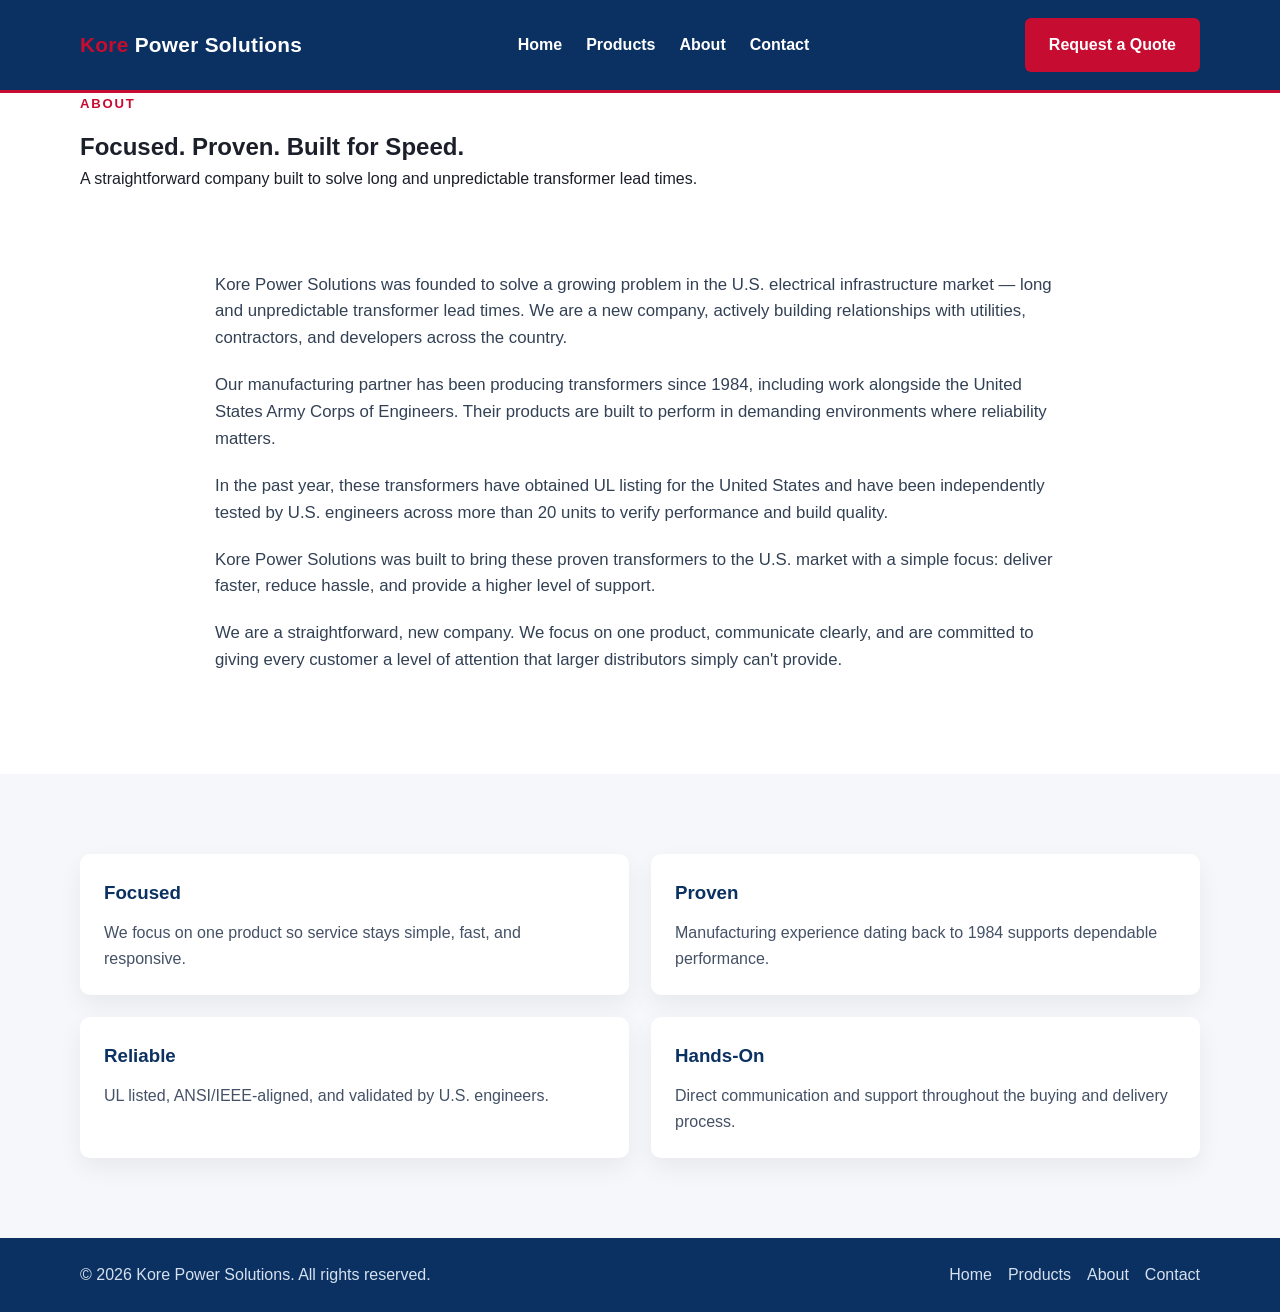
==== about.html @ f194086f "Seperate pages and Image slideshow for products.html" ====
<!DOCTYPE html>
<html lang="en">
<head>
    <meta charset="UTF-8" />
    <meta name="viewport" content="width=device-width, initial-scale=1.0" />
    <title>Kore Power Solutions | About</title>
    <link rel="stylesheet" href="styles.css" />
</head>
<body>
    <header class="site-header">
        <div class="container nav">
            <a href="index.html" class="logo"><span class="logo-k">Kore</span> Power Solutions</a>

            <nav class="nav-links">
                <a href="index.html">Home</a>
                <a href="products.html">Products</a>
                <a href="about.html" class="active">About</a>
                <a href="contact.html">Contact</a>
            </nav>

            <a href="contact.html" class="btn btn-primary">Request a Quote</a>
        </div>
    </header>

    <main>
        <section class="page-hero">
            <div class="container">
                <p class="eyebrow">About</p>
                <h1>Focused. Proven. Built for Speed.</h1>
                <p class="page-subheadline">
                    A straightforward company built to solve long and unpredictable transformer lead times.
                </p>
            </div>
        </section>

        <section class="section section-white">
            <div class="container narrow">
                <div class="about-content">
                    <p>
                        Kore Power Solutions was founded to solve a growing problem in the U.S. electrical
                        infrastructure market — long and unpredictable transformer lead times. We are a new company,
                        actively building relationships with utilities, contractors, and developers across the country.
                    </p>

                    <p>
                        Our manufacturing partner has been producing transformers since 1984, including work alongside
                        the United States Army Corps of Engineers. Their products are built to perform in demanding
                        environments where reliability matters.
                    </p>

                    <p>
                        In the past year, these transformers have obtained UL listing for the United States and have
                        been independently tested by U.S. engineers across more than 20 units to verify performance
                        and build quality.
                    </p>

                    <p>
                        Kore Power Solutions was built to bring these proven transformers to the U.S. market with a
                        simple focus: deliver faster, reduce hassle, and provide a higher level of support.
                    </p>

                    <p>
                        We are a straightforward, new company. We focus on one product, communicate clearly, and are
                        committed to giving every customer a level of attention that larger distributors simply can't provide.
                    </p>
                </div>
            </div>
        </section>

        <section class="section section-light">
            <div class="container">
                <div class="products-grid">
                    <div class="card">
                        <h3>Focused</h3>
                        <p>We focus on one product so service stays simple, fast, and responsive.</p>
                    </div>

                    <div class="card">
                        <h3>Proven</h3>
                        <p>Manufacturing experience dating back to 1984 supports dependable performance.</p>
                    </div>

                    <div class="card">
                        <h3>Reliable</h3>
                        <p>UL listed, ANSI/IEEE-aligned, and validated by U.S. engineers.</p>
                    </div>

                    <div class="card">
                        <h3>Hands-On</h3>
                        <p>Direct communication and support throughout the buying and delivery process.</p>
                    </div>
                </div>
            </div>
        </section>
    </main>

    <footer class="site-footer">
        <div class="container footer-content">
            <p>&copy; 2026 Kore Power Solutions. All rights reserved.</p>
            <div class="footer-links">
                <a href="index.html">Home</a>
                <a href="products.html">Products</a>
                <a href="about.html">About</a>
                <a href="contact.html">Contact</a>
            </div>
        </div>
    </footer>
</body>
</html>
---- styles.css ----
:root {
    --primary-blue: #0A3161;
    --secondary-blue: #003478;
    --primary-red: #C60C30;
    --accent-red: #B31942;

    --dark-bg: #0a1a2f;
    --light-bg: #f5f7fb;
    --white: #ffffff;

    --text-dark: #1b1f2a;
    --text-body: #445166;
    --text-muted: #334155;

    --border-light: #cfd8e3;
    --shadow-light: 0 10px 25px rgba(0, 0, 0, 0.06);
    --shadow-medium: 0 10px 30px rgba(0, 0, 0, 0.06);
}

* {
    margin: 0;
    padding: 0;
    box-sizing: border-box;
}

html {
    scroll-behavior: smooth;
}

body {
    font-family: Arial, Helvetica, sans-serif;
    color: var(--text-dark);
    background-color: var(--white);
    line-height: 1.6;
}

img {
    max-width: 100%;
    display: block;
}

a {
    text-decoration: none;
    color: inherit;
}

.container {
    width: min(1120px, 92%);
    margin: 0 auto;
}

.narrow {
    width: min(850px, 92%);
    margin: 0 auto;
}

.site-header {
    background: var(--primary-blue);
    color: var(--white);
    position: sticky;
    top: 0;
    z-index: 1000;
    border-bottom: 3px solid var(--primary-red);
}

.nav {
    display: flex;
    align-items: center;
    justify-content: space-between;
    gap: 24px;
    padding: 18px 0;
    flex-wrap: wrap;
}

.logo {
    font-size: 1.3rem;
    font-weight: 700;
    letter-spacing: 0.3px;
}

.logo-k {
    color: var(--primary-red);
}

.nav-links {
    display: flex;
    gap: 24px;
    flex-wrap: wrap;
}

.nav-links a {
    color: var(--white);
    font-weight: 600;
    transition: 0.2s ease;
}

.nav-links a:hover {
    color: #dbe8ff;
}

.btn {
    display: inline-block;
    padding: 12px 22px;
    border-radius: 6px;
    font-weight: 700;
    transition: 0.2s ease;
    border: 2px solid transparent;
    cursor: pointer;
}

.btn-primary {
    background: var(--primary-red);
    color: var(--white);
}

.btn-primary:hover {
    background: var(--accent-red);
    box-shadow: 0 6px 18px rgba(198, 12, 48, 0.35);
}

.btn-secondary {
    background: transparent;
    color: var(--primary-blue);
    border-color: var(--primary-blue);
}

.btn-secondary:hover {
    background: var(--primary-blue);
    color: var(--white);
}

.hero {
    background:
        linear-gradient(rgba(10, 49, 97, 0.9), rgba(0, 52, 120, 0.9)),
        linear-gradient(135deg, var(--primary-blue), var(--secondary-blue));
    color: var(--white);
    padding: 90px 0 80px;
}

.hero-grid {
    display: grid;
    grid-template-columns: 1.5fr 1fr;
    gap: 40px;
    align-items: center;
}

.eyebrow {
    text-transform: uppercase;
    letter-spacing: 1.8px;
    font-size: 0.82rem;
    font-weight: 700;
    color: var(--primary-red);
    margin-bottom: 14px;
}

.hero h1 {
    font-size: 3rem;
    line-height: 1.1;
    margin-bottom: 20px;
    max-width: 700px;
}

.hero-subheadline {
    font-size: 1.15rem;
    color: #e4ecf7;
    max-width: 650px;
    margin-bottom: 28px;
}

.hero-actions {
    display: flex;
    gap: 14px;
    flex-wrap: wrap;
}

.hero-actions .btn-secondary {
    color: var(--white);
    border-color: var(--white);
}

.hero-actions .btn-secondary:hover {
    background: var(--white);
    color: var(--primary-blue);
}

.hero-card {
    background: rgba(255, 255, 255, 0.08);
    border: 1px solid rgba(255, 255, 255, 0.15);
    padding: 28px;
    border-radius: 12px;
    backdrop-filter: blur(3px);
}

.hero-card h3 {
    margin-bottom: 16px;
    font-size: 1.3rem;
}

.hero-card ul {
    padding-left: 20px;
}

.hero-card li {
    margin-bottom: 10px;
    color: #f2f6fb;
}

.section {
    padding: 80px 0;
}

.section-light {
    background: var(--light-bg);
}

.section-white {
    background: var(--white);
}

.section-dark {
    background: var(--primary-blue);
    color: var(--white);
}

.section-heading {
    margin-bottom: 36px;
}

.section-heading h2 {
    font-size: 2.2rem;
    line-height: 1.15;
    margin-bottom: 12px;
}

.section-heading p {
    max-width: 760px;
    color: inherit;
}

.info-box {
    background: var(--white);
    border-left: 5px solid var(--primary-red);
    padding: 22px;
    border-radius: 8px;
    box-shadow: var(--shadow-medium);
    margin-bottom: 30px;
}

.grid {
    display: grid;
    gap: 20px;
}

.grid-5 {
    grid-template-columns: repeat(5, 1fr);
}

.card {
    background: var(--white);
    border-radius: 10px;
    padding: 24px;
    box-shadow: var(--shadow-light);
}

.card h3 {
    margin-bottom: 12px;
    color: var(--primary-blue);
}

.card p,
.card li {
    color: var(--text-body);
}

.dark-card {
    background: rgba(255, 255, 255, 0.08);
    color: var(--white);
    box-shadow: none;
    border: 1px solid rgba(255, 255, 255, 0.1);
}

.dark-card h3 {
    color: var(--white);
}

.dark-card p {
    color: #edf3fb;
}

.accent-card {
    border-top: 5px solid var(--primary-red);
}

.two-column {
    display: grid;
    grid-template-columns: 1.2fr 0.8fr;
    gap: 24px;
    margin-bottom: 36px;
}

.process {
    display: grid;
    grid-template-columns: repeat(4, 1fr);
    gap: 18px;
}

.process-step {
    background: rgba(255, 255, 255, 0.08);
    padding: 24px;
    border-radius: 10px;
    text-align: center;
    border: 1px solid rgba(255, 255, 255, 0.08);
}

.process-step span {
    display: inline-flex;
    align-items: center;
    justify-content: center;
    width: 42px;
    height: 42px;
    border-radius: 50%;
    background: var(--primary-red);
    color: var(--white);
    font-weight: 700;
    margin-bottom: 14px;
}

.process-step h3 {
    font-size: 1.05rem;
    color: var(--white);
}

.products-grid {
    display: grid;
    grid-template-columns: repeat(2, 1fr);
    gap: 22px;
}

.list {
    padding-left: 20px;
}

.list li {
    margin-bottom: 10px;
}

.about-content p {
    margin-bottom: 20px;
    font-size: 1.05rem;
    color: var(--text-muted);
}

.contact-grid {
    display: grid;
    grid-template-columns: 1.3fr 0.7fr;
    gap: 24px;
}

.quote-form {
    display: flex;
    flex-direction: column;
    gap: 18px;
}

.form-row {
    display: grid;
    grid-template-columns: repeat(2, 1fr);
    gap: 18px;
}

.form-group {
    display: flex;
    flex-direction: column;
}

.form-group label {
    font-weight: 700;
    margin-bottom: 8px;
    color: var(--primary-blue);
}

.form-group input,
.form-group textarea {
    width: 100%;
    padding: 13px 14px;
    border: 1px solid var(--border-light);
    border-radius: 6px;
    font-size: 1rem;
    font-family: inherit;
    background: var(--white);
}

.form-group input:focus,
.form-group textarea:focus {
    outline: none;
    border-color: var(--secondary-blue);
    box-shadow: 0 0 0 3px rgba(0, 52, 120, 0.12);
}

.contact-info {
    display: flex;
    flex-direction: column;
    gap: 20px;
}

.contact-info a {
    color: var(--secondary-blue);
    font-weight: 600;
}

.callout {
    border-left: 5px solid var(--primary-red);
}

.site-footer {
    background: var(--primary-blue);
    color: #d6e0ee;
    padding: 24px 0;
}

.footer-content {
    display: flex;
    justify-content: space-between;
    align-items: center;
    gap: 20px;
    flex-wrap: wrap;
}

.footer-links {
    display: flex;
    gap: 16px;
    flex-wrap: wrap;
}

.footer-links a:hover {
    color: var(--white);
}

@media (max-width: 1024px) {
    .hero-grid,
    .two-column,
    .contact-grid,
    .products-grid {
        grid-template-columns: 1fr;
    }

    .grid-5 {
        grid-template-columns: repeat(2, 1fr);
    }

    .process {
        grid-template-columns: repeat(2, 1fr);
    }
}

@media (max-width: 700px) {
    .hero h1 {
        font-size: 2.2rem;
    }

    .nav {
        flex-direction: column;
        align-items: flex-start;
    }

    .nav-links {
        gap: 14px;
    }

    .form-row,
    .grid-5,
    .process {
        grid-template-columns: 1fr;
    }

    .section-heading h2 {
        font-size: 1.8rem;
    }

    .hero {
        padding: 70px 0 60px;
    }
}

.slideshow {
    position: relative;
    max-width: 900px;
    margin: 0 auto;
    border-radius: 14px;
    overflow: hidden;
    box-shadow: var(--shadow-medium);
    background: #e9eef5;
}

.slides {
    display: none;
    width: 100%;
}

.slides img {
    width: 100%;
    height: 500px;
    object-fit: cover;
    display: block;
}

.fade {
    animation: fadeEffect 0.6s ease-in-out;
}

@keyframes fadeEffect {
    from {
        opacity: 0.4;
    }
    to {
        opacity: 1;
    }
}

.slide-btn {
    position: absolute;
    top: 50%;
    transform: translateY(-50%);
    background: rgba(10, 49, 97, 0.75);
    color: #ffffff;
    border: none;
    padding: 14px 18px;
    font-size: 1.4rem;
    font-weight: 700;
    cursor: pointer;
    transition: 0.2s ease;
    z-index: 2;
}

.slide-btn:hover {
    background: rgba(198, 12, 48, 0.85);
}

.prev {
    left: 0;
    border-radius: 0 8px 8px 0;
}

.next {
    right: 0;
    border-radius: 8px 0 0 8px;
}

.slide-dots {
    position: absolute;
    bottom: 18px;
    width: 100%;
    text-align: center;
    z-index: 2;
}

.dot {
    display: inline-block;
    width: 13px;
    height: 13px;
    margin: 0 6px;
    border-radius: 50%;
    background: rgba(255, 255, 255, 0.65);
    cursor: pointer;
    transition: 0.2s ease;
}

.dot:hover,
.active-dot {
    background: var(--primary-red);
}

@media (max-width: 700px) {
    .slides img {
        height: 280px;
    }

    .slide-btn {
        padding: 10px 14px;
        font-size: 1.1rem;
    }
}
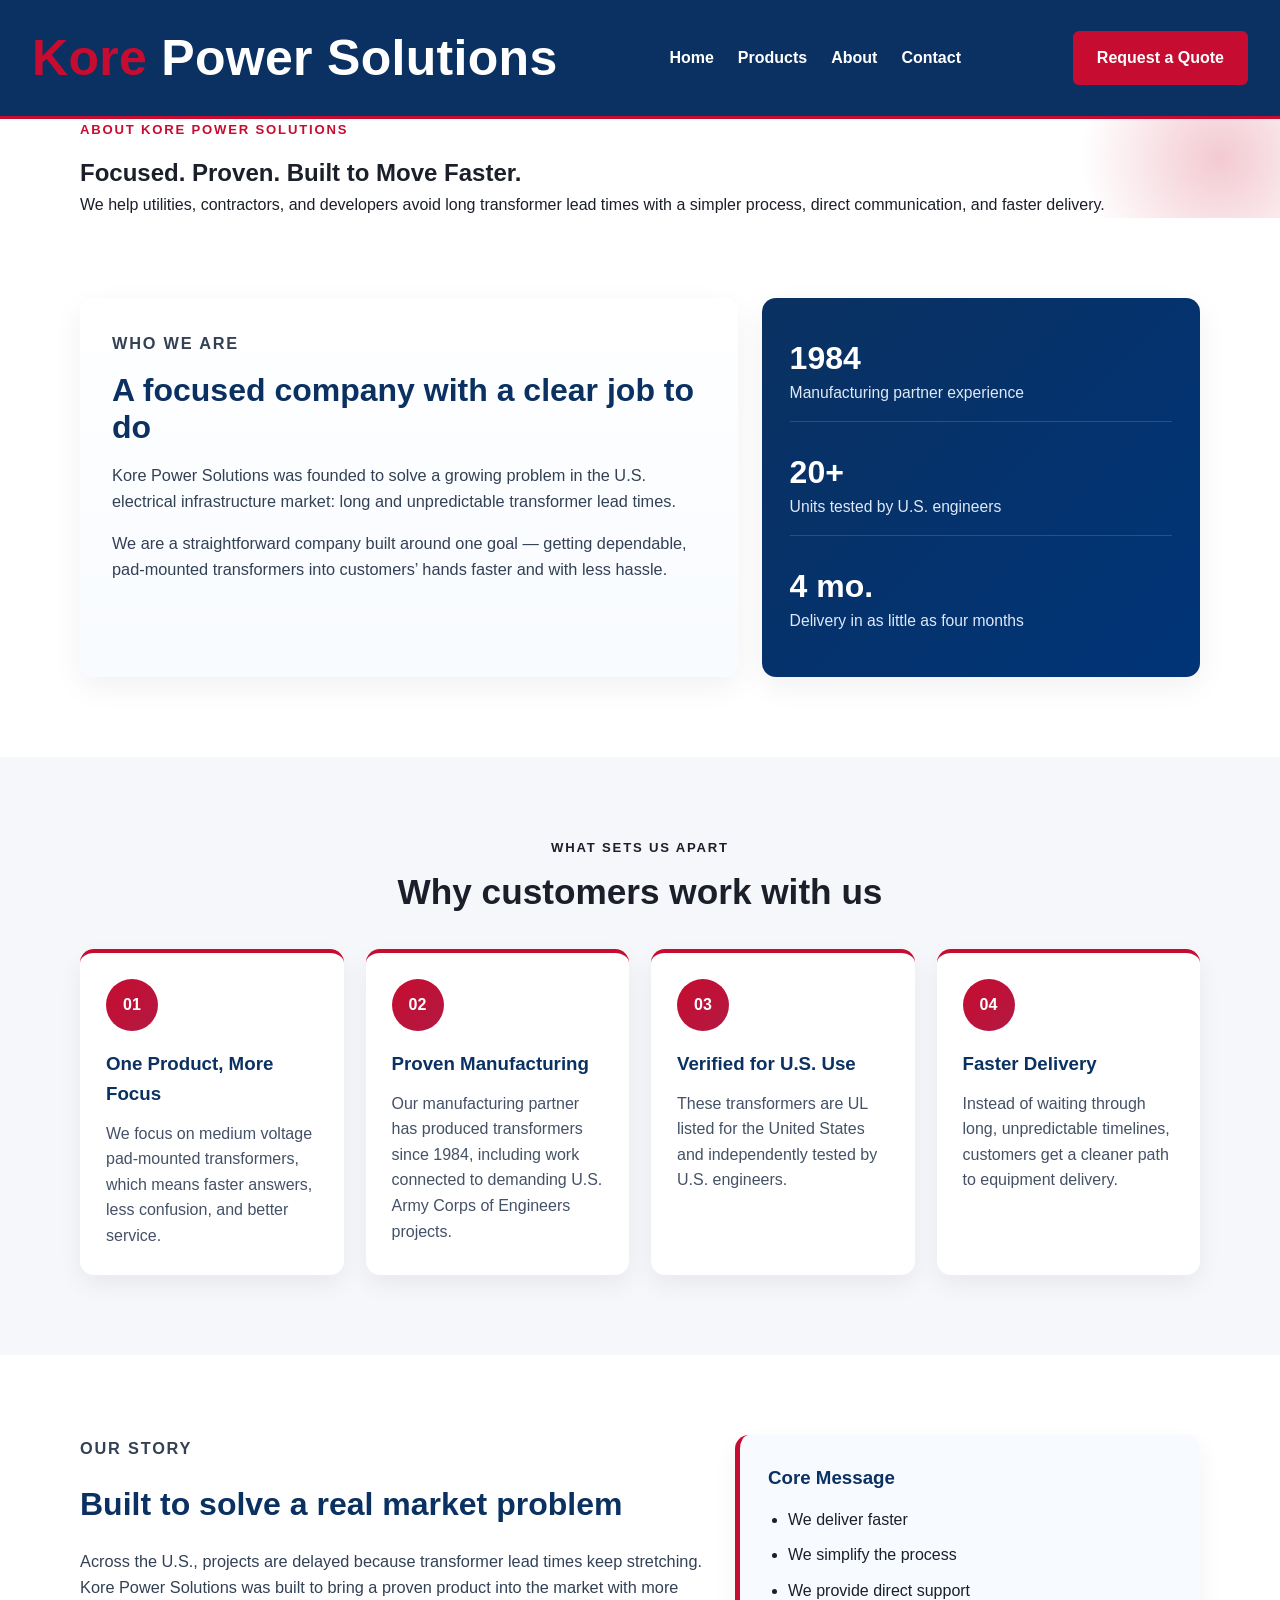
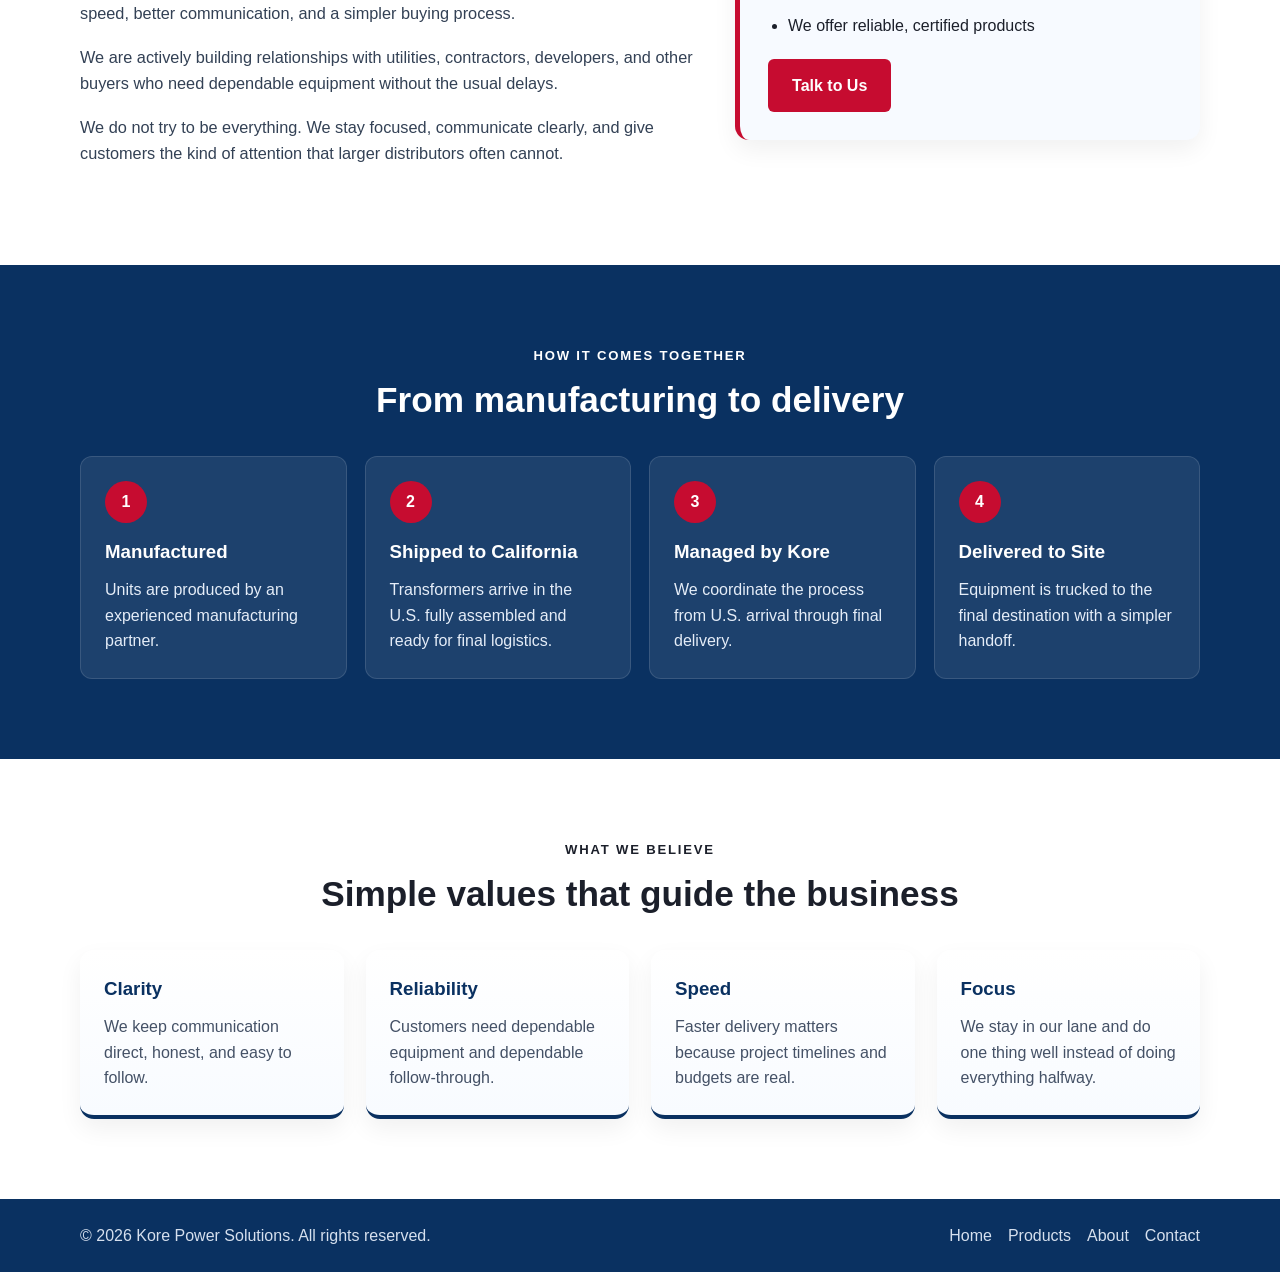
==== commit ab7afdf3: "added images and link for contact" ====
--- a/about.html
+++ b/about.html
@@ -23,71 +23,198 @@
     </header>
 
     <main>
-        <section class="page-hero">
-            <div class="container">
-                <p class="eyebrow">About</p>
-                <h1>Focused. Proven. Built for Speed.</h1>
+        <section class="page-hero about-hero">
+            <div class="container">
+                <p class="eyebrow">About Kore Power Solutions</p>
+                <h1>Focused. Proven. Built to Move Faster.</h1>
                 <p class="page-subheadline">
-                    A straightforward company built to solve long and unpredictable transformer lead times.
+                    We help utilities, contractors, and developers avoid long transformer lead times
+                    with a simpler process, direct communication, and faster delivery.
                 </p>
             </div>
         </section>
 
         <section class="section section-white">
-            <div class="container narrow">
-                <div class="about-content">
-                    <p>
-                        Kore Power Solutions was founded to solve a growing problem in the U.S. electrical
-                        infrastructure market — long and unpredictable transformer lead times. We are a new company,
-                        actively building relationships with utilities, contractors, and developers across the country.
-                    </p>
-
-                    <p>
-                        Our manufacturing partner has been producing transformers since 1984, including work alongside
-                        the United States Army Corps of Engineers. Their products are built to perform in demanding
-                        environments where reliability matters.
-                    </p>
-
-                    <p>
-                        In the past year, these transformers have obtained UL listing for the United States and have
-                        been independently tested by U.S. engineers across more than 20 units to verify performance
-                        and build quality.
-                    </p>
-
-                    <p>
-                        Kore Power Solutions was built to bring these proven transformers to the U.S. market with a
-                        simple focus: deliver faster, reduce hassle, and provide a higher level of support.
-                    </p>
-
-                    <p>
-                        We are a straightforward, new company. We focus on one product, communicate clearly, and are
-                        committed to giving every customer a level of attention that larger distributors simply can't provide.
-                    </p>
+            <div class="container">
+                <div class="about-intro-grid">
+                    <div class="about-intro-card">
+                        <p class="eyebrow">Who we are</p>
+                        <h2>A focused company with a clear job to do</h2>
+                        <p>
+                            Kore Power Solutions was founded to solve a growing problem in the U.S.
+                            electrical infrastructure market: long and unpredictable transformer lead times.
+                        </p>
+                        <p>
+                            We are a straightforward company built around one goal — getting dependable,
+                            pad-mounted transformers into customers’ hands faster and with less hassle.
+                        </p>
+                    </div>
+
+                    <div class="about-highlight-box">
+                        <div class="highlight-item">
+                            <span class="highlight-number">1984</span>
+                            <span class="highlight-label">Manufacturing partner experience</span>
+                        </div>
+                        <div class="highlight-item">
+                            <span class="highlight-number">20+</span>
+                            <span class="highlight-label">Units tested by U.S. engineers</span>
+                        </div>
+                        <div class="highlight-item">
+                            <span class="highlight-number">4 mo.</span>
+                            <span class="highlight-label">Delivery in as little as four months</span>
+                        </div>
+                    </div>
                 </div>
             </div>
         </section>
 
         <section class="section section-light">
             <div class="container">
-                <div class="products-grid">
-                    <div class="card">
-                        <h3>Focused</h3>
-                        <p>We focus on one product so service stays simple, fast, and responsive.</p>
-                    </div>
-
-                    <div class="card">
-                        <h3>Proven</h3>
-                        <p>Manufacturing experience dating back to 1984 supports dependable performance.</p>
-                    </div>
-
-                    <div class="card">
-                        <h3>Reliable</h3>
-                        <p>UL listed, ANSI/IEEE-aligned, and validated by U.S. engineers.</p>
-                    </div>
-
-                    <div class="card">
-                        <h3>Hands-On</h3>
-                        <p>Direct communication and support throughout the buying and delivery process.</p>
+                <div class="section-heading center-heading">
+                    <p class="eyebrow">What sets us apart</p>
+                    <h2>Why customers work with us</h2>
+                </div>
+
+                <div class="about-feature-grid">
+                    <div class="about-feature-card">
+                        <div class="feature-icon">01</div>
+                        <h3>One Product, More Focus</h3>
+                        <p>
+                            We focus on medium voltage pad-mounted transformers, which means faster answers,
+                            less confusion, and better service.
+                        </p>
+                    </div>
+
+                    <div class="about-feature-card">
+                        <div class="feature-icon">02</div>
+                        <h3>Proven Manufacturing</h3>
+                        <p>
+                            Our manufacturing partner has produced transformers since 1984, including work
+                            connected to demanding U.S. Army Corps of Engineers projects.
+                        </p>
+                    </div>
+
+                    <div class="about-feature-card">
+                        <div class="feature-icon">03</div>
+                        <h3>Verified for U.S. Use</h3>
+                        <p>
+                            These transformers are UL listed for the United States and independently tested
+                            by U.S. engineers.
+                        </p>
+                    </div>
+
+                    <div class="about-feature-card">
+                        <div class="feature-icon">04</div>
+                        <h3>Faster Delivery</h3>
+                        <p>
+                            Instead of waiting through long, unpredictable timelines, customers get a cleaner
+                            path to equipment delivery.
+                        </p>
+                    </div>
+                </div>
+            </div>
+        </section>
+
+        <section class="section section-white">
+            <div class="container">
+                <div class="about-story-grid">
+                    <div class="about-story-text">
+                        <p class="eyebrow">Our story</p>
+                        <h2>Built to solve a real market problem</h2>
+
+                        <p>
+                            Across the U.S., projects are delayed because transformer lead times keep stretching.
+                            Kore Power Solutions was built to bring a proven product into the market with more speed,
+                            better communication, and a simpler buying process.
+                        </p>
+
+                        <p>
+                            We are actively building relationships with utilities, contractors, developers,
+                            and other buyers who need dependable equipment without the usual delays.
+                        </p>
+
+                        <p>
+                            We do not try to be everything. We stay focused, communicate clearly, and give
+                            customers the kind of attention that larger distributors often cannot.
+                        </p>
+                    </div>
+
+                    <div class="about-story-panel">
+                        <h3>Core Message</h3>
+                        <ul class="list">
+                            <li>We deliver faster</li>
+                            <li>We simplify the process</li>
+                            <li>We provide direct support</li>
+                            <li>We offer reliable, certified products</li>
+                        </ul>
+
+                        <a href="contact.html" class="btn btn-primary">Talk to Us</a>
+                    </div>
+                </div>
+            </div>
+        </section>
+
+        <section class="section section-dark">
+            <div class="container">
+                <div class="section-heading center-heading">
+                    <p class="eyebrow">How it comes together</p>
+                    <h2>From manufacturing to delivery</h2>
+                </div>
+
+                <div class="about-timeline">
+                    <div class="timeline-card">
+                        <span class="timeline-step">1</span>
+                        <h3>Manufactured</h3>
+                        <p>Units are produced by an experienced manufacturing partner.</p>
+                    </div>
+
+                    <div class="timeline-card">
+                        <span class="timeline-step">2</span>
+                        <h3>Shipped to California</h3>
+                        <p>Transformers arrive in the U.S. fully assembled and ready for final logistics.</p>
+                    </div>
+
+                    <div class="timeline-card">
+                        <span class="timeline-step">3</span>
+                        <h3>Managed by Kore</h3>
+                        <p>We coordinate the process from U.S. arrival through final delivery.</p>
+                    </div>
+
+                    <div class="timeline-card">
+                        <span class="timeline-step">4</span>
+                        <h3>Delivered to Site</h3>
+                        <p>Equipment is trucked to the final destination with a simpler handoff.</p>
+                    </div>
+                </div>
+            </div>
+        </section>
+
+        <section class="section section-white">
+            <div class="container">
+                <div class="section-heading center-heading">
+                    <p class="eyebrow">What we believe</p>
+                    <h2>Simple values that guide the business</h2>
+                </div>
+
+                <div class="values-grid">
+                    <div class="value-card">
+                        <h3>Clarity</h3>
+                        <p>We keep communication direct, honest, and easy to follow.</p>
+                    </div>
+
+                    <div class="value-card">
+                        <h3>Reliability</h3>
+                        <p>Customers need dependable equipment and dependable follow-through.</p>
+                    </div>
+
+                    <div class="value-card">
+                        <h3>Speed</h3>
+                        <p>Faster delivery matters because project timelines and budgets are real.</p>
+                    </div>
+
+                    <div class="value-card">
+                        <h3>Focus</h3>
+                        <p>We stay in our lane and do one thing well instead of doing everything halfway.</p>
                     </div>
                 </div>
             </div>
--- a/styles.css
+++ b/styles.css
@@ -1,3 +1,5 @@
+@import url('https://fonts.googleapis.com/css2?family=Merriweather:wght@400;700&family=Poppins:wght@300;400;500;600;700&family=Roboto+Slab:wght@400;700&display=swap');
+
 :root {
     --primary-blue: #0A3161;
     --secondary-blue: #003478;
@@ -15,6 +17,9 @@
     --border-light: #cfd8e3;
     --shadow-light: 0 10px 25px rgba(0, 0, 0, 0.06);
     --shadow-medium: 0 10px 30px rgba(0, 0, 0, 0.06);
+
+    --font-body: 'Poppins', 'Open Sans', Arial, sans-serif;
+    --font-heading: 'Merriweather', 'Roboto Slab', Georgia, serif;
 }
 
 * {
@@ -70,10 +75,17 @@
     gap: 24px;
     padding: 18px 0;
     flex-wrap: wrap;
+    width: min( 95%);
+    margin: 0 auto;
+}
+
+.nav img {
+    height: 100px;
+    width: auto;
 }
 
 .logo {
-    font-size: 1.3rem;
+    font-size: 50px;
     font-weight: 700;
     letter-spacing: 0.3px;
 }
@@ -81,6 +93,8 @@
 .logo-k {
     color: var(--primary-red);
 }
+
+
 
 .nav-links {
     display: flex;
@@ -580,3 +594,276 @@
         font-size: 1.1rem;
     }
 }
+
+.center-heading {
+    text-align: center;
+}
+
+.center-heading p,
+.center-heading h2 {
+    margin-left: auto;
+    margin-right: auto;
+}
+
+.about-hero {
+    position: relative;
+    overflow: hidden;
+}
+
+.about-hero::after {
+    content: "";
+    position: absolute;
+    right: -80px;
+    bottom: -80px;
+    width: 280px;
+    height: 280px;
+    background: radial-gradient(circle, rgba(198, 12, 48, 0.22) 0%, rgba(198, 12, 48, 0) 70%);
+    pointer-events: none;
+}
+
+.about-intro-grid {
+    display: grid;
+    grid-template-columns: 1.2fr 0.8fr;
+    gap: 24px;
+    align-items: stretch;
+}
+
+.about-intro-card {
+    background: linear-gradient(180deg, #ffffff 0%, #f8fbff 100%);
+    border-radius: 14px;
+    padding: 32px;
+    box-shadow: var(--shadow-medium);
+}
+
+.about-intro-card h2 {
+    font-size: 2rem;
+    line-height: 1.15;
+    margin-bottom: 16px;
+    color: var(--primary-blue);
+}
+
+.about-intro-card p {
+    color: var(--text-muted);
+    margin-bottom: 16px;
+    font-size: 1.02rem;
+}
+
+.about-highlight-box {
+    background: linear-gradient(135deg, var(--primary-blue), var(--secondary-blue));
+    color: var(--white);
+    border-radius: 14px;
+    padding: 28px;
+    display: flex;
+    flex-direction: column;
+    justify-content: center;
+    gap: 18px;
+    box-shadow: var(--shadow-medium);
+}
+
+.highlight-item {
+    padding: 16px 0;
+    border-bottom: 1px solid rgba(255, 255, 255, 0.14);
+}
+
+.highlight-item:last-child {
+    border-bottom: none;
+}
+
+.highlight-number {
+    display: block;
+    font-size: 2rem;
+    font-weight: 700;
+    color: var(--white);
+    line-height: 1;
+    margin-bottom: 6px;
+}
+
+.highlight-label {
+    display: block;
+    color: #dfe9f8;
+    font-size: 0.98rem;
+}
+
+.about-feature-grid {
+    display: grid;
+    grid-template-columns: repeat(4, 1fr);
+    gap: 22px;
+}
+
+.about-feature-card {
+    background: var(--white);
+    border-radius: 14px;
+    padding: 26px;
+    box-shadow: var(--shadow-light);
+    border-top: 4px solid var(--primary-red);
+    transition: transform 0.2s ease, box-shadow 0.2s ease;
+}
+
+.about-feature-card:hover {
+    transform: translateY(-4px);
+    box-shadow: 0 14px 30px rgba(0, 0, 0, 0.08);
+}
+
+.feature-icon {
+    width: 52px;
+    height: 52px;
+    border-radius: 50%;
+    background: linear-gradient(135deg, var(--primary-red), var(--accent-red));
+    color: var(--white);
+    display: flex;
+    align-items: center;
+    justify-content: center;
+    font-weight: 700;
+    margin-bottom: 18px;
+}
+
+.about-feature-card h3 {
+    margin-bottom: 12px;
+    color: var(--primary-blue);
+}
+
+.about-feature-card p {
+    color: var(--text-body);
+}
+
+.about-story-grid {
+    display: grid;
+    grid-template-columns: 1.15fr 0.85fr;
+    gap: 26px;
+    align-items: start;
+}
+
+.about-story-text h2 {
+    font-size: 2rem;
+    margin-bottom: 18px;
+    color: var(--primary-blue);
+}
+
+.about-story-text p {
+    color: var(--text-muted);
+    margin-bottom: 18px;
+    font-size: 1.02rem;
+}
+
+.about-story-panel {
+    background: #f7faff;
+    border-left: 5px solid var(--primary-red);
+    border-radius: 14px;
+    padding: 28px;
+    box-shadow: var(--shadow-light);
+}
+
+.about-story-panel h3 {
+    margin-bottom: 14px;
+    color: var(--primary-blue);
+}
+
+.about-story-panel .btn {
+    margin-top: 10px;
+}
+
+.about-timeline {
+    display: grid;
+    grid-template-columns: repeat(4, 1fr);
+    gap: 18px;
+}
+
+.timeline-card {
+    background: rgba(255, 255, 255, 0.08);
+    border-radius: 12px;
+    padding: 24px;
+    border: 1px solid rgba(255, 255, 255, 0.12);
+    text-align: left;
+}
+
+.timeline-step {
+    display: inline-flex;
+    align-items: center;
+    justify-content: center;
+    width: 42px;
+    height: 42px;
+    border-radius: 50%;
+    background: var(--primary-red);
+    color: var(--white);
+    font-weight: 700;
+    margin-bottom: 14px;
+}
+
+.timeline-card h3 {
+    color: var(--white);
+    margin-bottom: 10px;
+}
+
+.timeline-card p {
+    color: #e5edf8;
+}
+
+.values-grid {
+    display: grid;
+    grid-template-columns: repeat(4, 1fr);
+    gap: 22px;
+}
+
+.value-card {
+    background: linear-gradient(180deg, #ffffff 0%, #f8fbff 100%);
+    border-radius: 14px;
+    padding: 24px;
+    box-shadow: var(--shadow-light);
+    border-bottom: 4px solid var(--primary-blue);
+}
+
+.value-card h3 {
+    margin-bottom: 10px;
+    color: var(--primary-blue);
+}
+
+.value-card p {
+    color: var(--text-body);
+}
+
+.Home-images {
+    display: flex;
+    justify-content: center;   /* centers both images horizontally */
+    align-items: center;       /* aligns them vertically */
+    gap: 20px;                 /* space between images */
+}
+
+.Home-images img {
+    max-width: 100%;
+    height: auto;
+    display: block;
+}
+
+@media (max-width: 1024px) {
+    .about-intro-grid,
+    .about-story-grid,
+    .about-feature-grid,
+    .about-timeline,
+    .values-grid {
+        grid-template-columns: 1fr 1fr;
+    }
+}
+
+@media (max-width: 700px) {
+    .about-intro-grid,
+    .about-story-grid,
+    .about-feature-grid,
+    .about-timeline,
+    .values-grid {
+        grid-template-columns: 1fr;
+    }
+
+    .about-intro-card,
+    .about-highlight-box,
+    .about-story-panel,
+    .about-feature-card,
+    .timeline-card,
+    .value-card {
+        padding: 22px;
+    }
+
+    .about-intro-card h2,
+    .about-story-text h2 {
+        font-size: 1.7rem;
+    }
+}
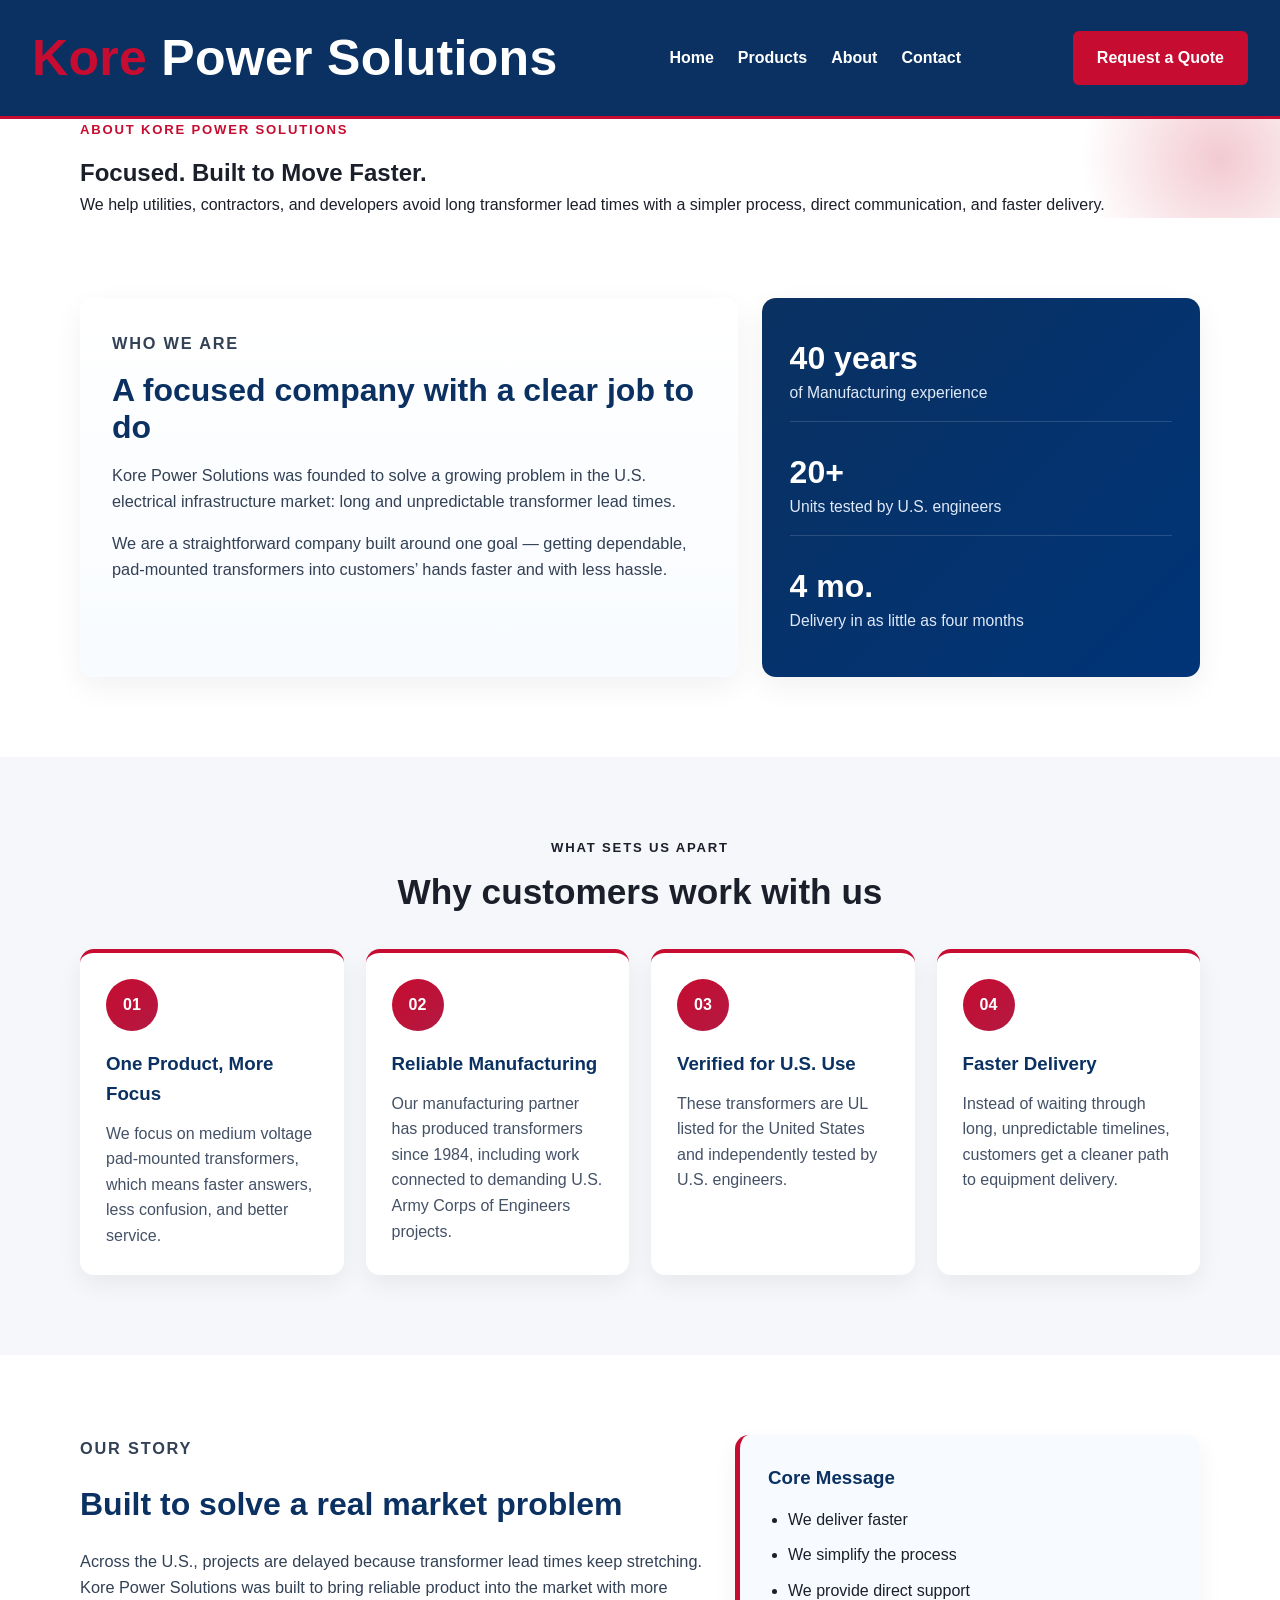
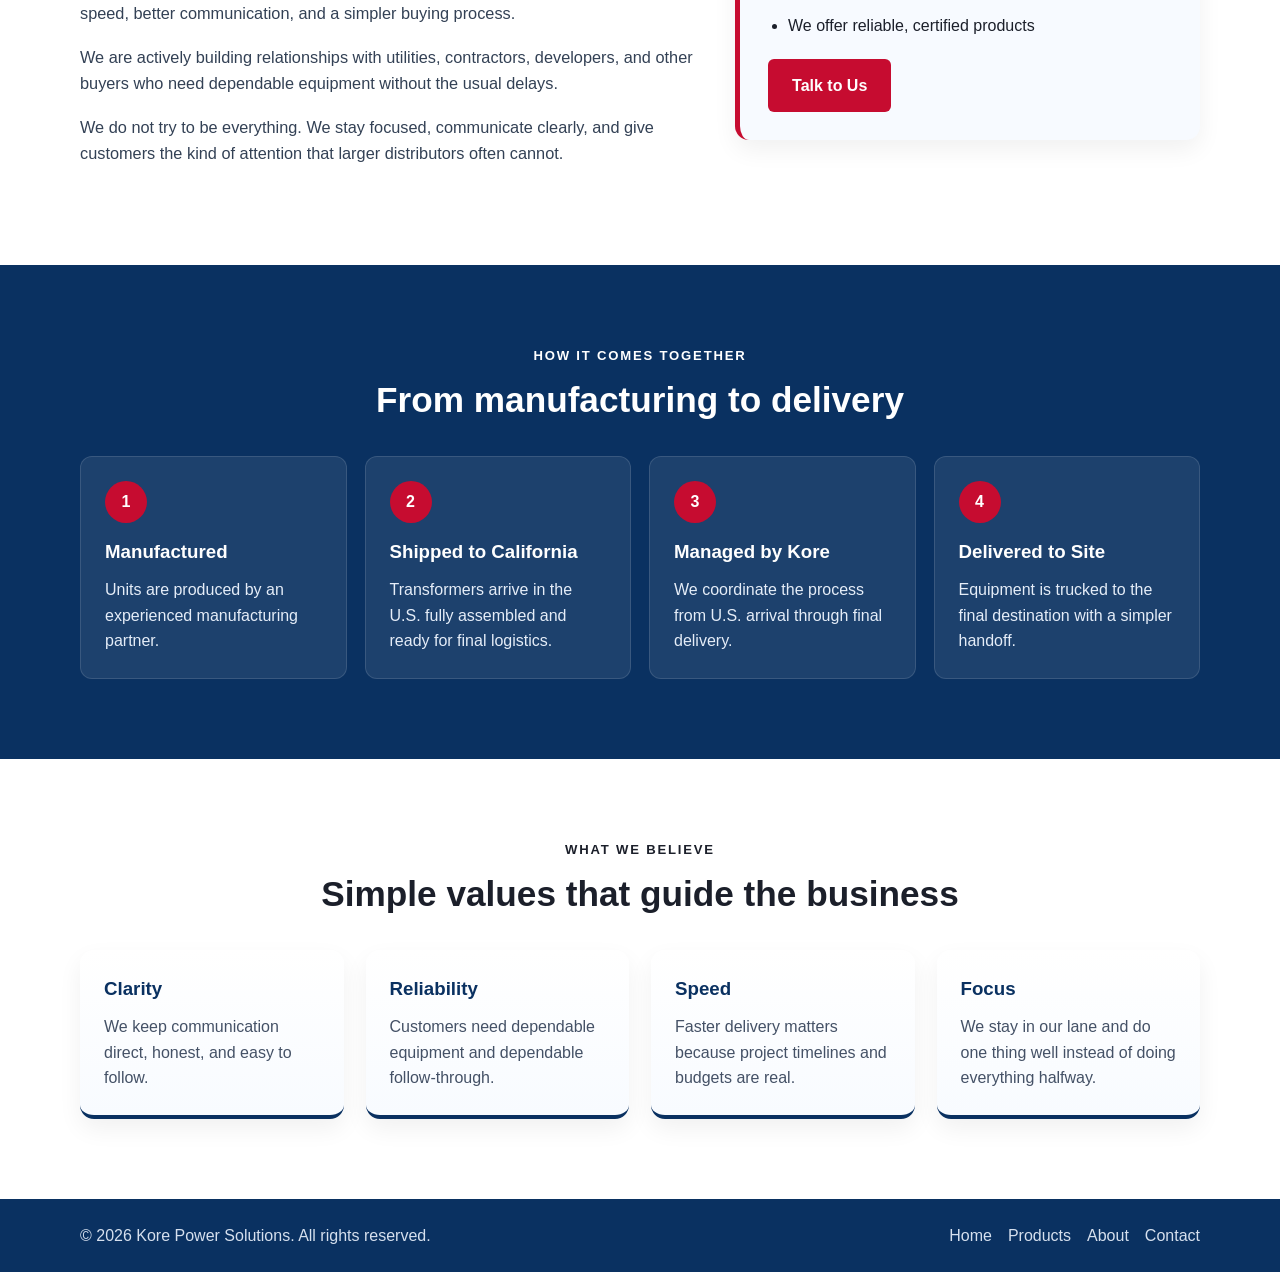
==== commit fcec06ef: "sentence changes" ====
--- a/about.html
+++ b/about.html
@@ -26,7 +26,7 @@
         <section class="page-hero about-hero">
             <div class="container">
                 <p class="eyebrow">About Kore Power Solutions</p>
-                <h1>Focused. Proven. Built to Move Faster.</h1>
+                <h1>Focused. Built to Move Faster.</h1>
                 <p class="page-subheadline">
                     We help utilities, contractors, and developers avoid long transformer lead times
                     with a simpler process, direct communication, and faster delivery.
@@ -52,8 +52,8 @@
 
                     <div class="about-highlight-box">
                         <div class="highlight-item">
-                            <span class="highlight-number">1984</span>
-                            <span class="highlight-label">Manufacturing partner experience</span>
+                            <span class="highlight-number">40 years</span>
+                            <span class="highlight-label">of Manufacturing experience</span>
                         </div>
                         <div class="highlight-item">
                             <span class="highlight-number">20+</span>
@@ -87,7 +87,7 @@
 
                     <div class="about-feature-card">
                         <div class="feature-icon">02</div>
-                        <h3>Proven Manufacturing</h3>
+                        <h3>Reliable Manufacturing</h3>
                         <p>
                             Our manufacturing partner has produced transformers since 1984, including work
                             connected to demanding U.S. Army Corps of Engineers projects.
@@ -124,7 +124,7 @@
 
                         <p>
                             Across the U.S., projects are delayed because transformer lead times keep stretching.
-                            Kore Power Solutions was built to bring a proven product into the market with more speed,
+                            Kore Power Solutions was built to bring reliable product into the market with more speed,
                             better communication, and a simpler buying process.
                         </p>
 
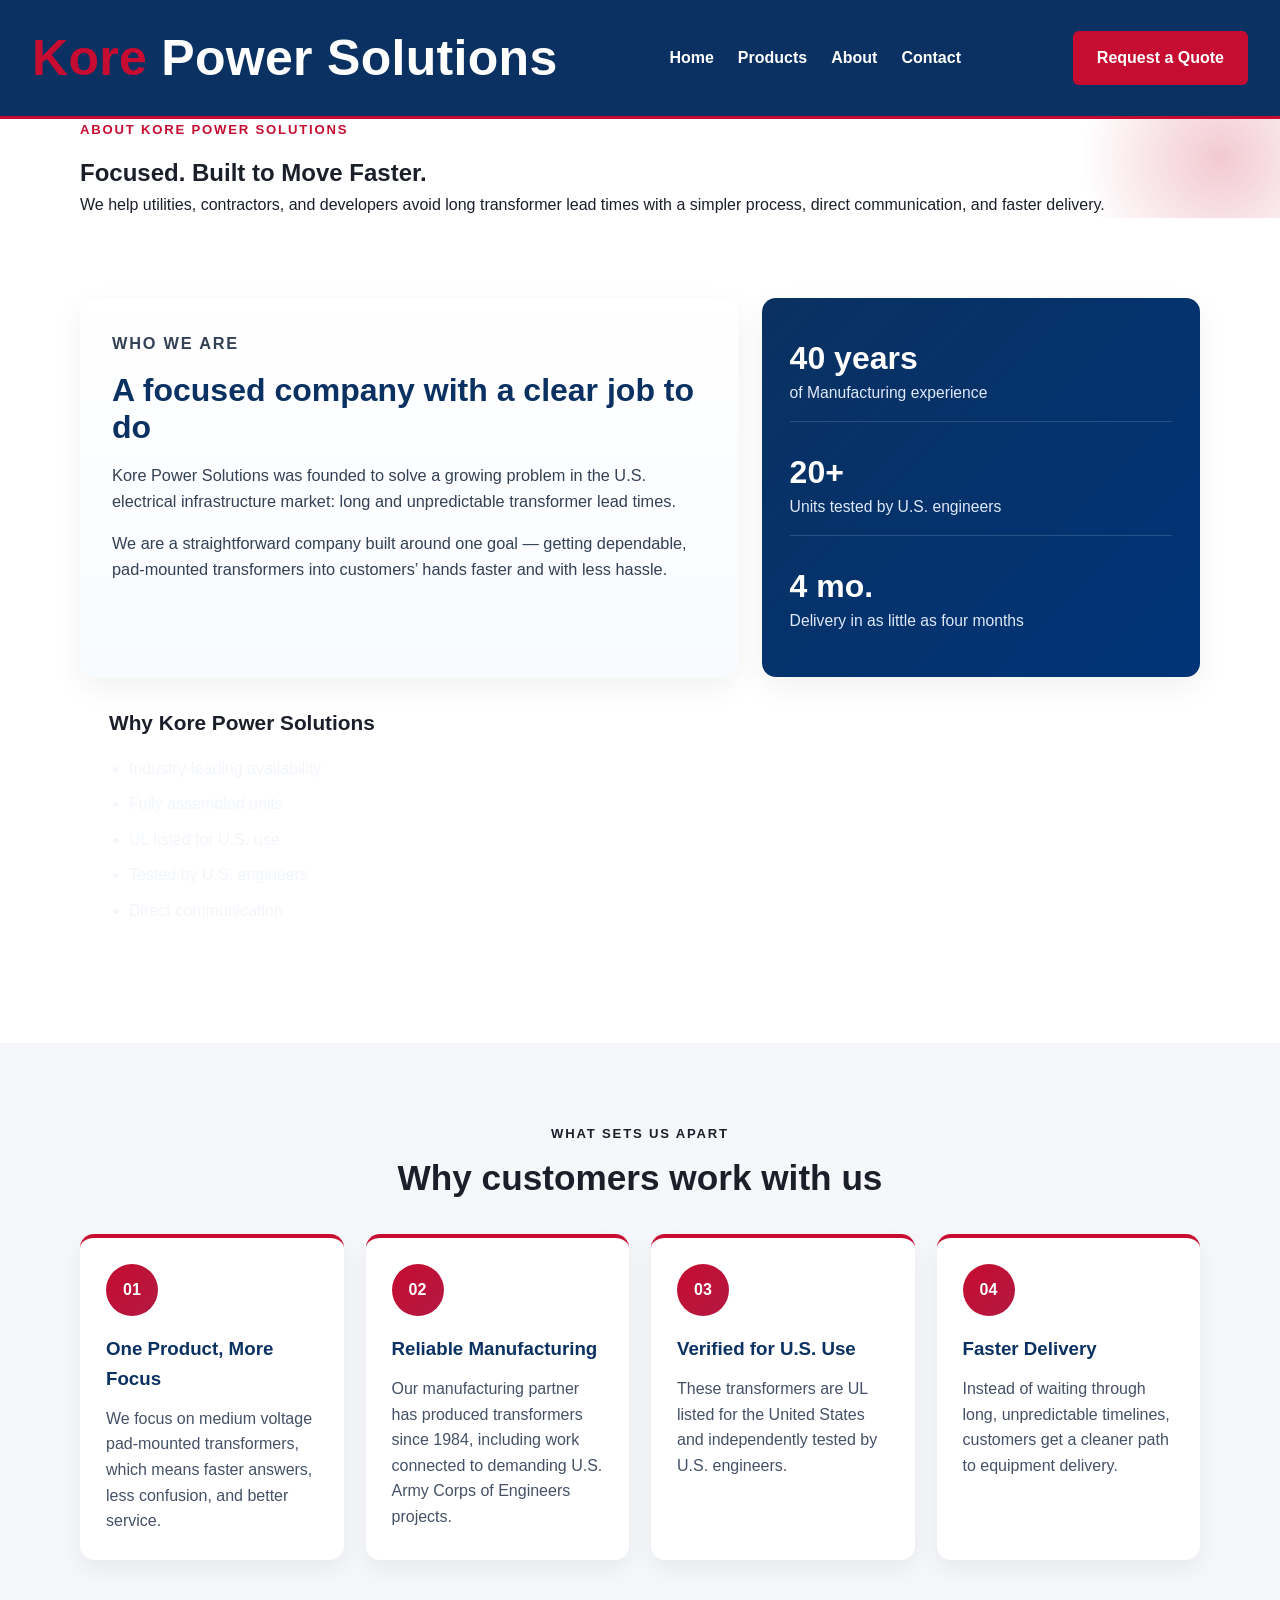
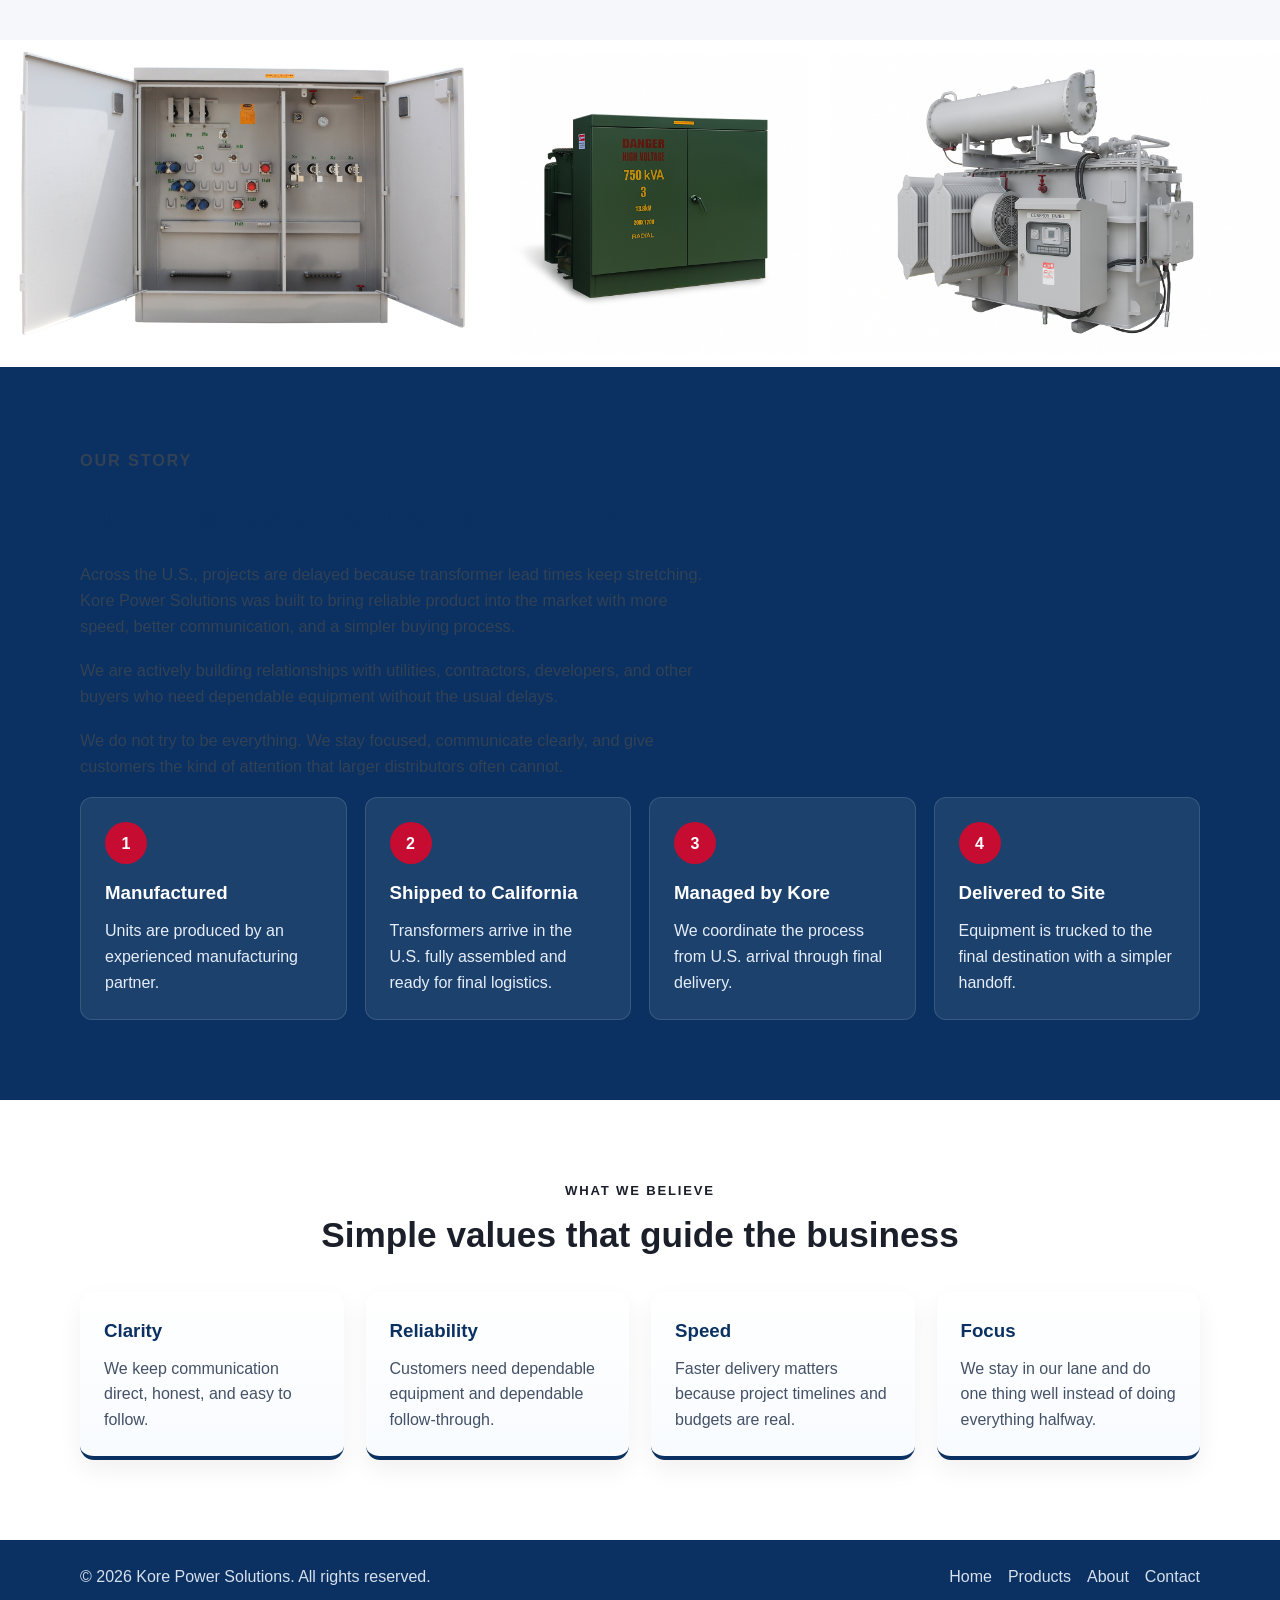
==== commit dd2c1343: "fixed index images" ====
--- a/about.html
+++ b/about.html
@@ -3,18 +3,18 @@
 <head>
     <meta charset="UTF-8" />
     <meta name="viewport" content="width=device-width, initial-scale=1.0" />
-    <title>Kore Power Solutions | About</title>
+    <title>Kore Power Solutions | Home</title>
     <link rel="stylesheet" href="styles.css" />
 </head>
 <body>
     <header class="site-header">
-        <div class="container nav">
+        <div class=" nav">
             <a href="index.html" class="logo"><span class="logo-k">Kore</span> Power Solutions</a>
 
             <nav class="nav-links">
-                <a href="index.html">Home</a>
+                <a href="index.html" class="active">Home</a>
                 <a href="products.html">Products</a>
-                <a href="about.html" class="active">About</a>
+                <a href="about.html">About</a>
                 <a href="contact.html">Contact</a>
             </nav>
 
@@ -65,6 +65,17 @@
                         </div>
                     </div>
                 </div>
+
+                <div class="hero-card">
+                    <h3>Why Kore Power Solutions</h3>
+                    <ul>
+                        <li>Industry-leading availability</li>
+                        <li>Fully assembled units</li>
+                        <li>UL listed for U.S. use</li>
+                        <li>Tested by U.S. engineers</li>
+                        <li>Direct communication</li>
+                    </ul>
+                </div>
             </div>
         </section>
 
@@ -115,7 +126,21 @@
             </div>
         </section>
 
-        <section class="section section-white">
+        <div class="Home-images">
+            <div>
+                <img src="Images/Padmountedtransformer1.jpg" alt="Pad-mounted transformer" />
+            </div>
+
+            <div>
+                <img src="Images/PAD 1.png" alt="Pad" />
+            </div>
+
+            <div>
+                <img src="Images/Power Transformer 4.png" alt="Pad-mounted transformer side view" />
+            </div> 
+        </div>
+
+        <section class="section section-dark">
             <div class="container">
                 <div class="about-story-grid">
                     <div class="about-story-text">
@@ -138,27 +163,6 @@
                             customers the kind of attention that larger distributors often cannot.
                         </p>
                     </div>
-
-                    <div class="about-story-panel">
-                        <h3>Core Message</h3>
-                        <ul class="list">
-                            <li>We deliver faster</li>
-                            <li>We simplify the process</li>
-                            <li>We provide direct support</li>
-                            <li>We offer reliable, certified products</li>
-                        </ul>
-
-                        <a href="contact.html" class="btn btn-primary">Talk to Us</a>
-                    </div>
-                </div>
-            </div>
-        </section>
-
-        <section class="section section-dark">
-            <div class="container">
-                <div class="section-heading center-heading">
-                    <p class="eyebrow">How it comes together</p>
-                    <h2>From manufacturing to delivery</h2>
                 </div>
 
                 <div class="about-timeline">
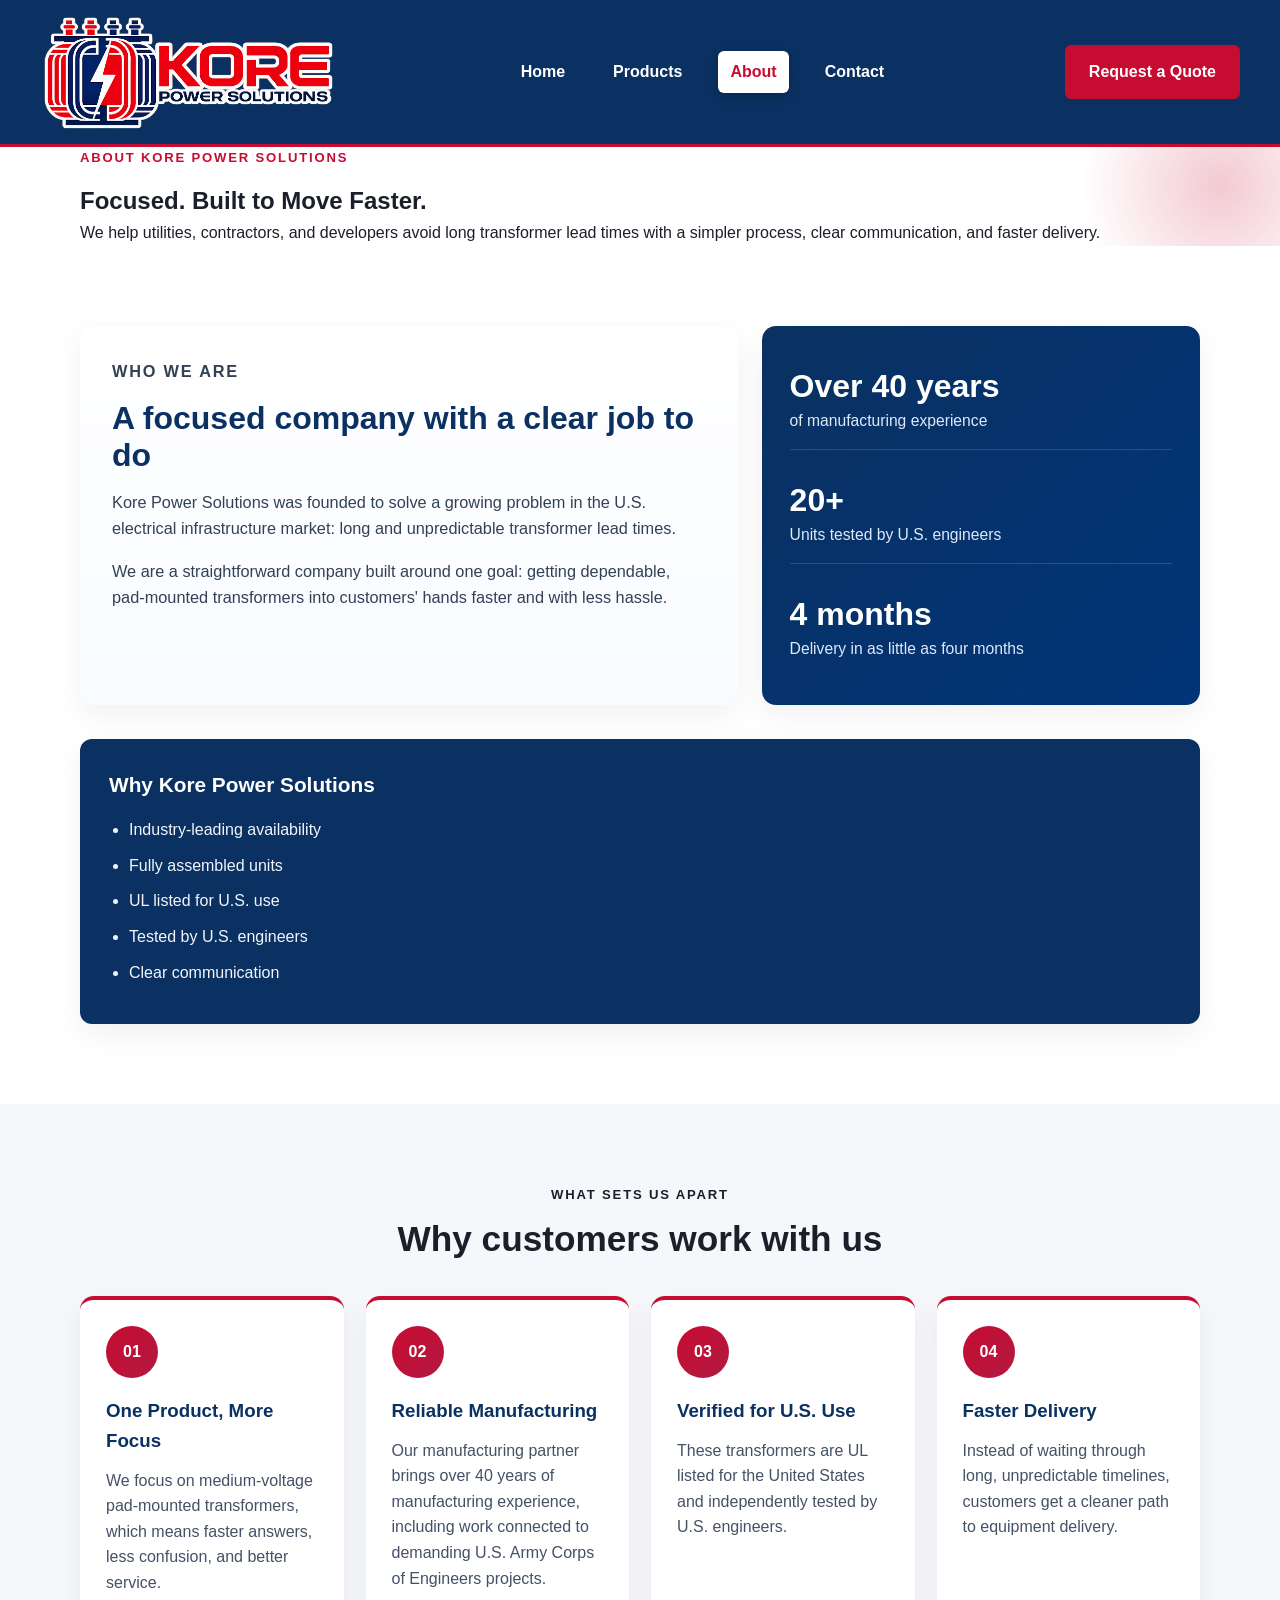
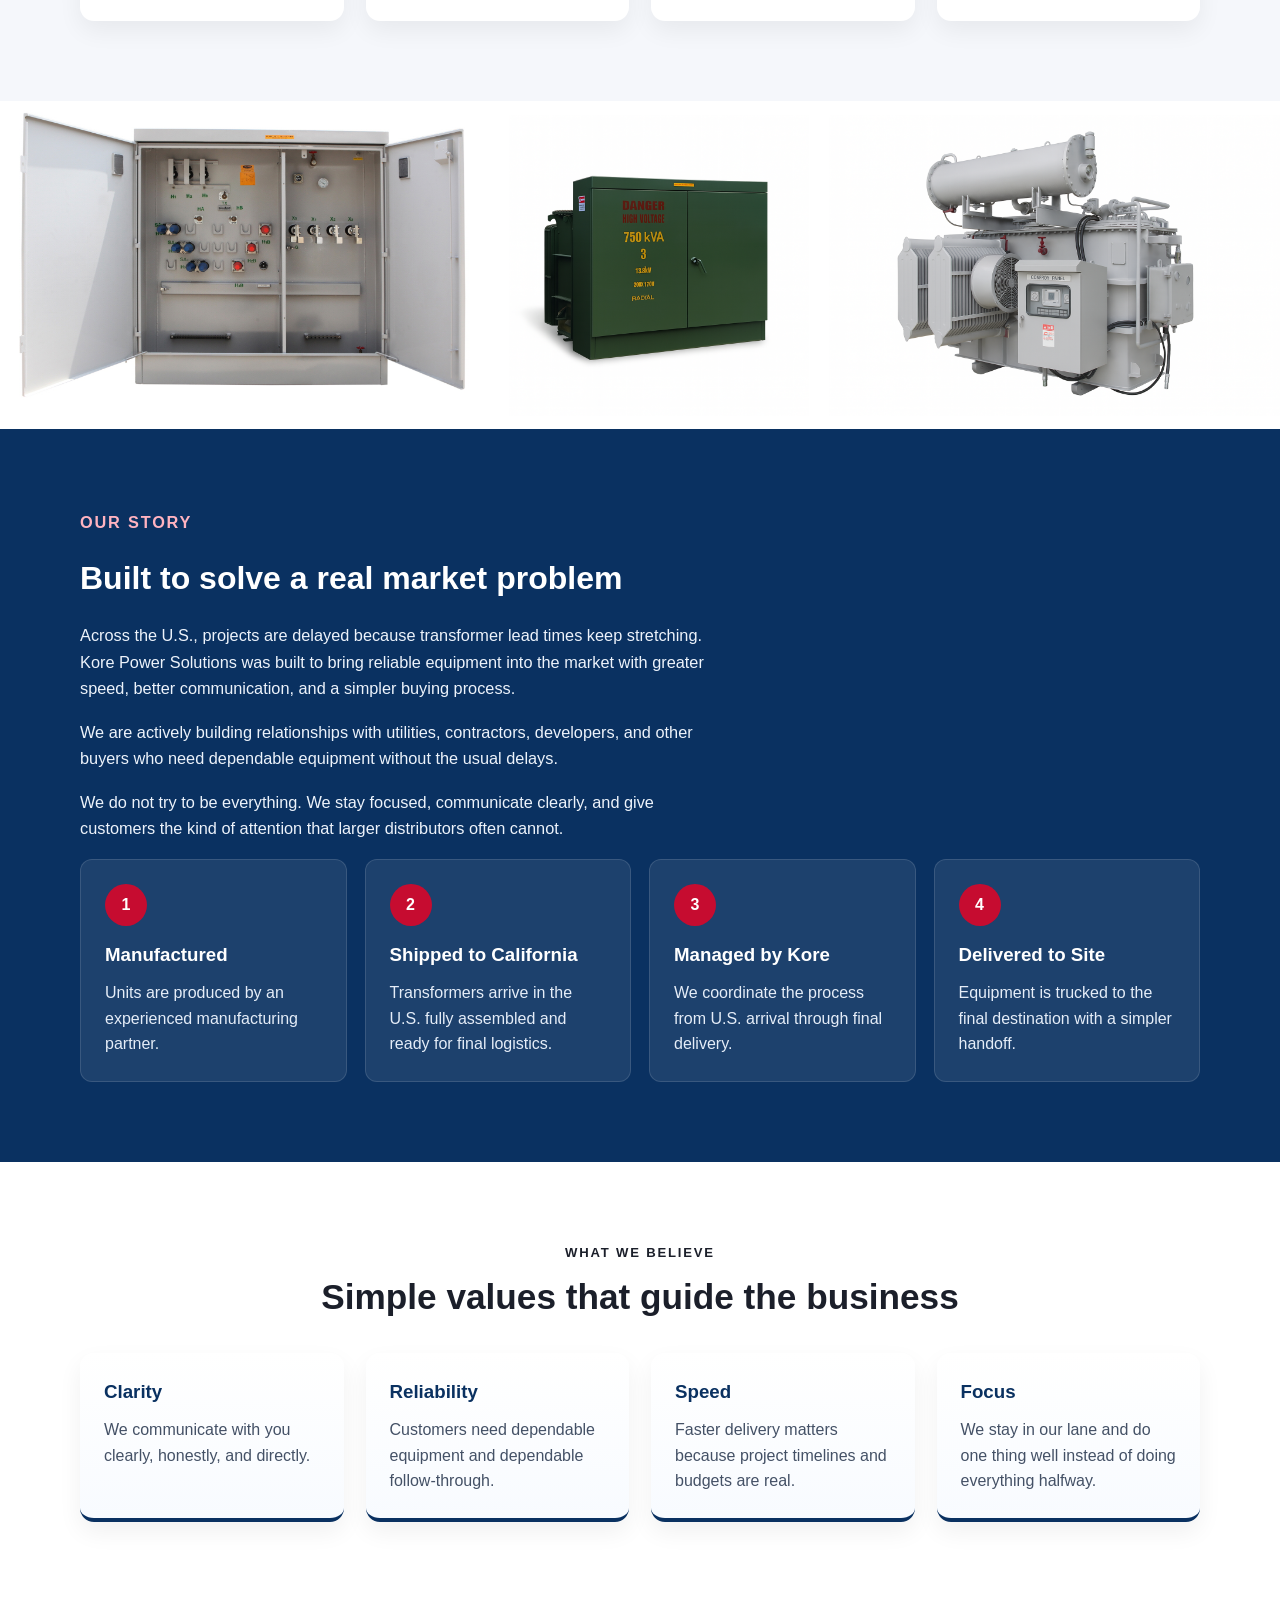
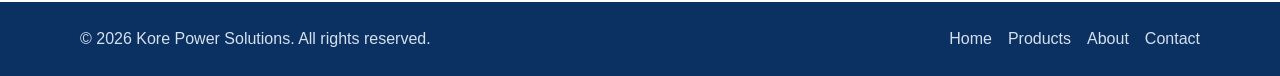
==== commit 77a9195e: "Image fix and style pics" ====
--- a/about.html
+++ b/about.html
@@ -3,18 +3,20 @@
 <head>
     <meta charset="UTF-8" />
     <meta name="viewport" content="width=device-width, initial-scale=1.0" />
-    <title>Kore Power Solutions | Home</title>
+    <title>Kore Power Solutions | About</title>
     <link rel="stylesheet" href="styles.css" />
 </head>
 <body>
     <header class="site-header">
         <div class=" nav">
-            <a href="index.html" class="logo"><span class="logo-k">Kore</span> Power Solutions</a>
+            <a href="index.html" class="logo">
+                <img src="Images/Logo-header.png" class="logo-image" alt="Kore Power Solutions" />
+            </a>
 
             <nav class="nav-links">
-                <a href="index.html" class="active">Home</a>
+                <a href="index.html">Home</a>
                 <a href="products.html">Products</a>
-                <a href="about.html">About</a>
+                <a href="about.html" class="active">About</a>
                 <a href="contact.html">Contact</a>
             </nav>
 
@@ -29,7 +31,7 @@
                 <h1>Focused. Built to Move Faster.</h1>
                 <p class="page-subheadline">
                     We help utilities, contractors, and developers avoid long transformer lead times
-                    with a simpler process, direct communication, and faster delivery.
+                    with a simpler process, clear communication, and faster delivery.
                 </p>
             </div>
         </section>
@@ -45,22 +47,22 @@
                             electrical infrastructure market: long and unpredictable transformer lead times.
                         </p>
                         <p>
-                            We are a straightforward company built around one goal — getting dependable,
-                            pad-mounted transformers into customers’ hands faster and with less hassle.
+                            We are a straightforward company built around one goal: getting dependable,
+                            pad-mounted transformers into customers' hands faster and with less hassle.
                         </p>
                     </div>
 
                     <div class="about-highlight-box">
                         <div class="highlight-item">
-                            <span class="highlight-number">40 years</span>
-                            <span class="highlight-label">of Manufacturing experience</span>
+                            <span class="highlight-number">Over 40 years</span>
+                            <span class="highlight-label">of manufacturing experience</span>
                         </div>
                         <div class="highlight-item">
                             <span class="highlight-number">20+</span>
                             <span class="highlight-label">Units tested by U.S. engineers</span>
                         </div>
                         <div class="highlight-item">
-                            <span class="highlight-number">4 mo.</span>
+                            <span class="highlight-number">4 months</span>
                             <span class="highlight-label">Delivery in as little as four months</span>
                         </div>
                     </div>
@@ -73,7 +75,7 @@
                         <li>Fully assembled units</li>
                         <li>UL listed for U.S. use</li>
                         <li>Tested by U.S. engineers</li>
-                        <li>Direct communication</li>
+                        <li>Clear communication</li>
                     </ul>
                 </div>
             </div>
@@ -91,7 +93,7 @@
                         <div class="feature-icon">01</div>
                         <h3>One Product, More Focus</h3>
                         <p>
-                            We focus on medium voltage pad-mounted transformers, which means faster answers,
+                            We focus on medium-voltage pad-mounted transformers, which means faster answers,
                             less confusion, and better service.
                         </p>
                     </div>
@@ -100,7 +102,7 @@
                         <div class="feature-icon">02</div>
                         <h3>Reliable Manufacturing</h3>
                         <p>
-                            Our manufacturing partner has produced transformers since 1984, including work
+                            Our manufacturing partner brings over 40 years of manufacturing experience, including work
                             connected to demanding U.S. Army Corps of Engineers projects.
                         </p>
                     </div>
@@ -149,7 +151,7 @@
 
                         <p>
                             Across the U.S., projects are delayed because transformer lead times keep stretching.
-                            Kore Power Solutions was built to bring reliable product into the market with more speed,
+                            Kore Power Solutions was built to bring reliable equipment into the market with greater speed,
                             better communication, and a simpler buying process.
                         </p>
 
@@ -203,7 +205,7 @@
                 <div class="values-grid">
                     <div class="value-card">
                         <h3>Clarity</h3>
-                        <p>We keep communication direct, honest, and easy to follow.</p>
+                        <p>We communicate with you clearly, honestly, and directly.</p>
                     </div>
 
                     <div class="value-card">
@@ -237,4 +239,4 @@
         </div>
     </footer>
 </body>
-</html>+</html>
--- a/styles.css
+++ b/styles.css
@@ -72,26 +72,24 @@
     display: flex;
     align-items: center;
     justify-content: space-between;
-    gap: 24px;
-    padding: 18px 0;
+    gap: 20px;
+    padding: 8px 0;
     flex-wrap: wrap;
-    width: min( 95%);
+    width: min(1200px, 96%);
     margin: 0 auto;
 }
 
-.nav img {
-    height: 100px;
-    width: auto;
-}
-
 .logo {
-    font-size: 50px;
-    font-weight: 700;
-    letter-spacing: 0.3px;
-}
-
-.logo-k {
-    color: var(--primary-red);
+    display: inline-flex;
+    align-items: center;
+    line-height: 0;
+    flex: 0 0 auto;
+}
+
+.logo-image {
+    width: 300px;
+    height: auto;
+    max-width: none;
 }
 
 
@@ -105,11 +103,24 @@
 .nav-links a {
     color: var(--white);
     font-weight: 600;
+    padding: 8px 12px;
+    border-radius: 6px;
     transition: 0.2s ease;
 }
 
 .nav-links a:hover {
     color: #dbe8ff;
+}
+
+.nav-links a.active {
+    color: var(--primary-red);
+    background: var(--white);
+    font-weight: 700;
+    box-shadow: 0 4px 12px rgba(0, 0, 0, 0.16);
+}
+
+.nav-links a.active:hover {
+    color: var(--primary-red);
 }
 
 .btn {
@@ -216,6 +227,22 @@
 
 .hero-card li {
     margin-bottom: 10px;
+    color: #f2f6fb;
+}
+
+.section-white .hero-card {
+    margin-top: 34px;
+    background: var(--primary-blue);
+    color: var(--white);
+    border-color: rgba(10, 49, 97, 0.14);
+    box-shadow: var(--shadow-medium);
+}
+
+.section-white .hero-card h3 {
+    color: var(--white);
+}
+
+.section-white .hero-card li {
     color: #f2f6fb;
 }
 
@@ -475,6 +502,12 @@
     .nav {
         flex-direction: column;
         align-items: flex-start;
+        gap: 14px;
+        padding: 10px 0;
+    }
+
+    .logo-image {
+        width: min(260px, 88vw);
     }
 
     .nav-links {
@@ -745,6 +778,18 @@
     font-size: 1.02rem;
 }
 
+.section-dark .about-story-text .eyebrow {
+    color: #ffb3c0;
+}
+
+.section-dark .about-story-text h2 {
+    color: var(--white);
+}
+
+.section-dark .about-story-text p {
+    color: #edf3fb;
+}
+
 .about-story-panel {
     background: #f7faff;
     border-left: 5px solid var(--primary-red);
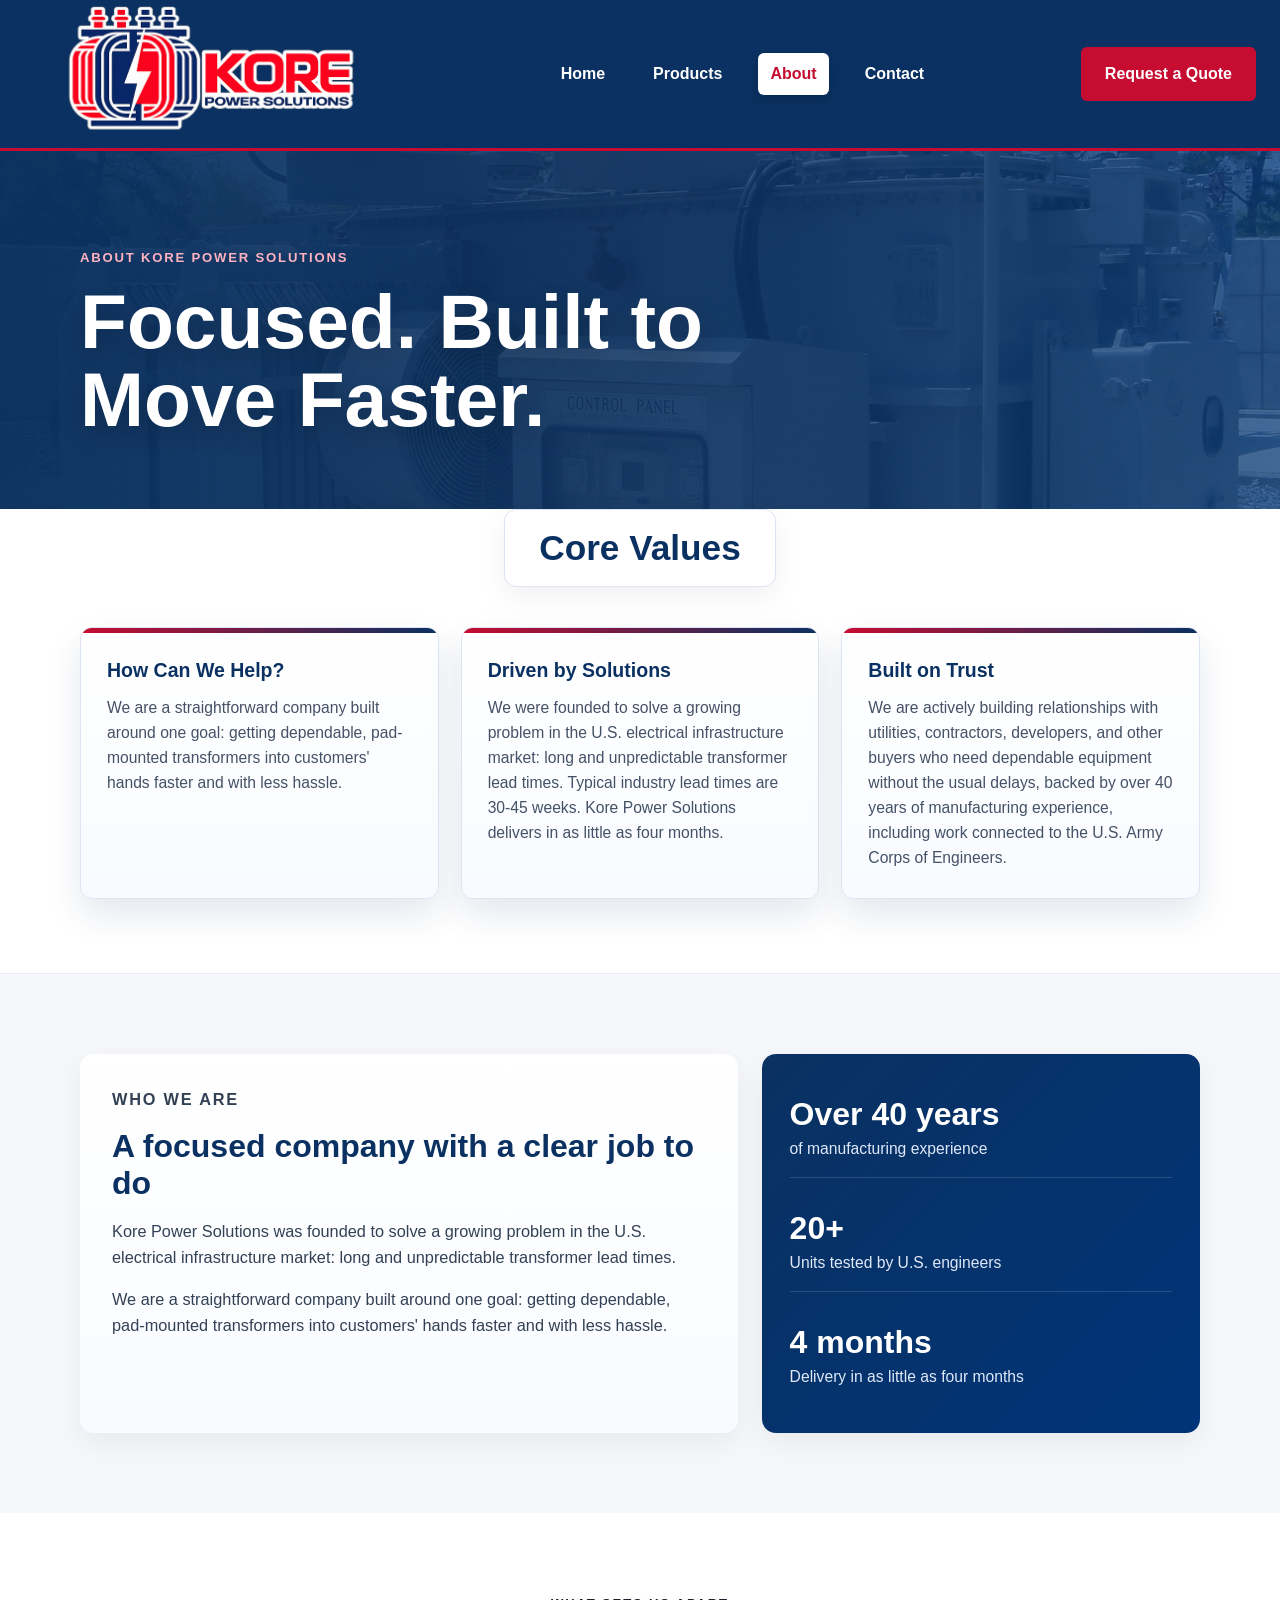
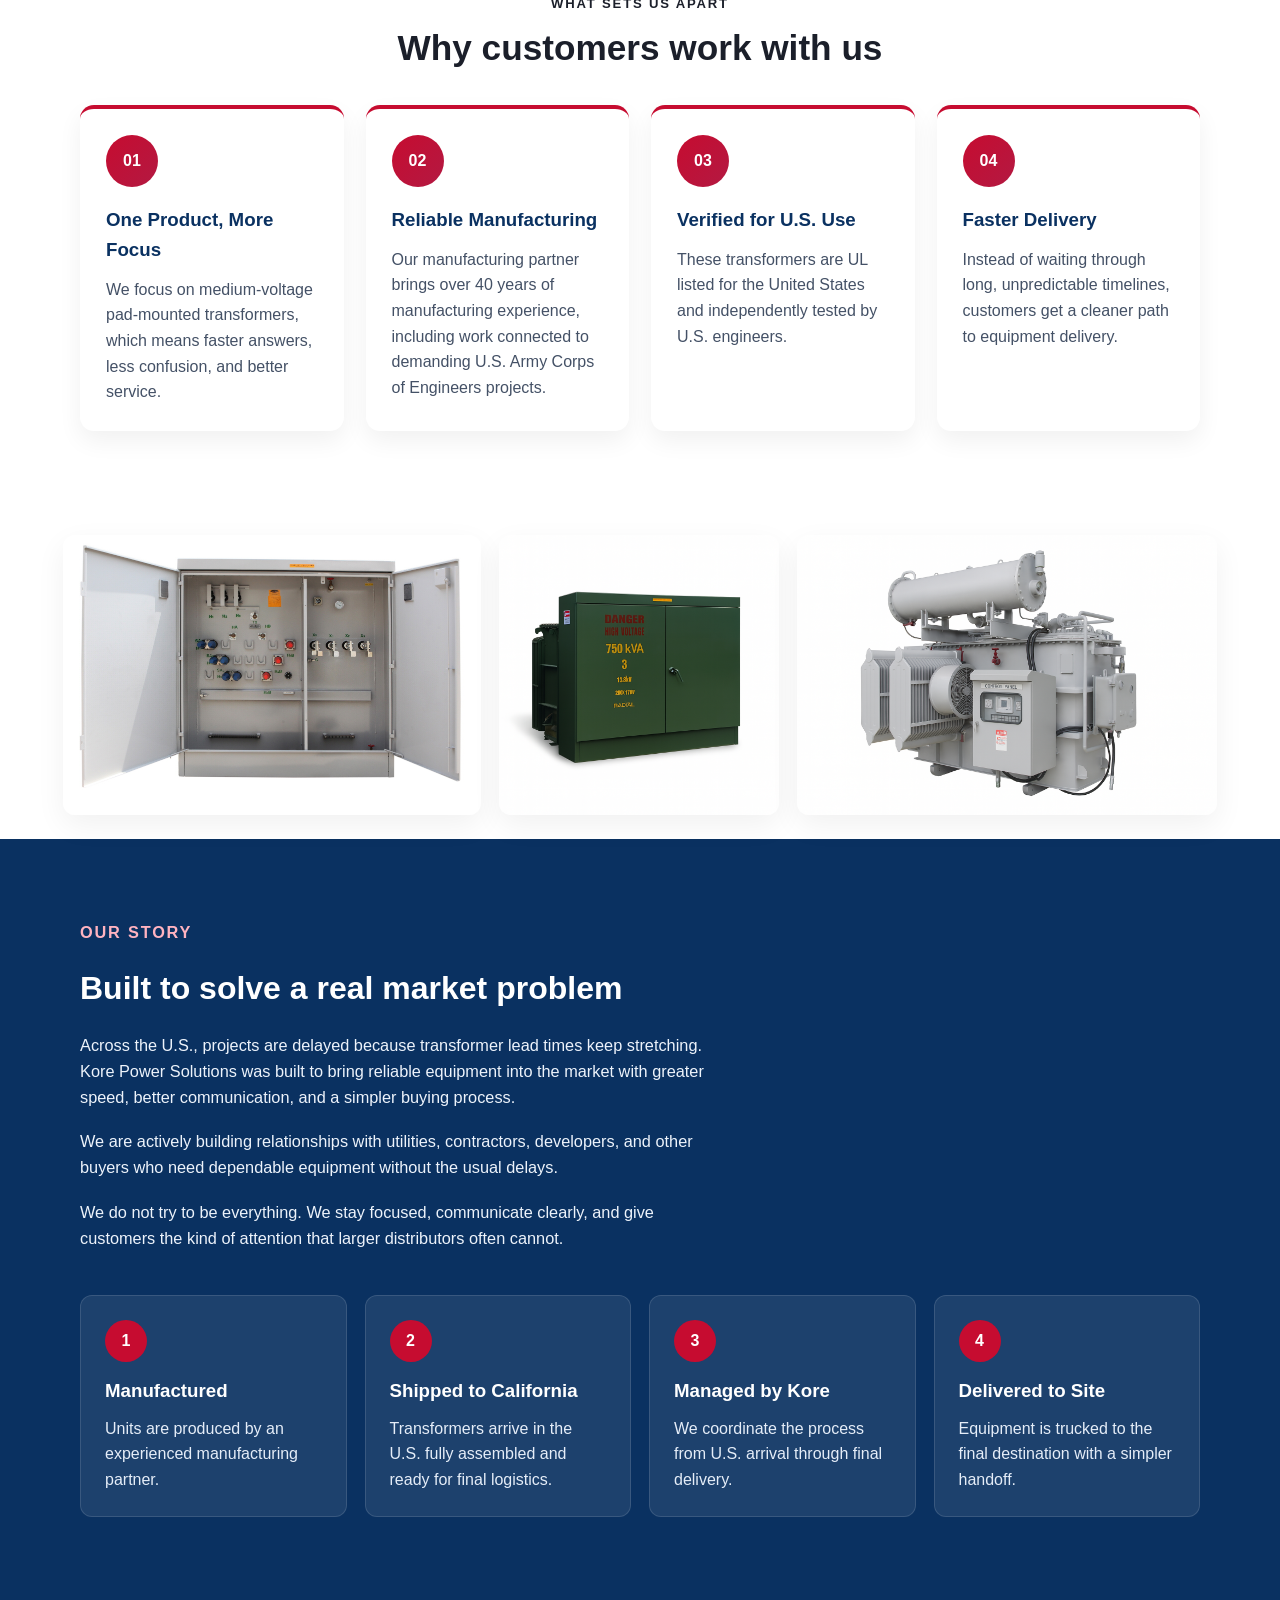
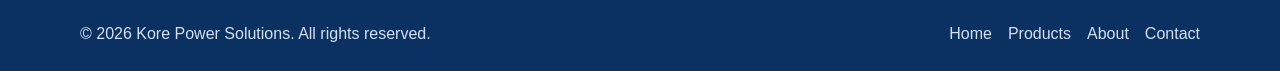
==== commit 04f3b4b3: "about and logo edit" ====
--- a/about.html
+++ b/about.html
@@ -29,14 +29,36 @@
             <div class="container">
                 <p class="eyebrow">About Kore Power Solutions</p>
                 <h1>Focused. Built to Move Faster.</h1>
-                <p class="page-subheadline">
-                    We help utilities, contractors, and developers avoid long transformer lead times
-                    with a simpler process, clear communication, and faster delivery.
-                </p>
-            </div>
-        </section>
-
-        <section class="section section-white">
+            </div>
+        </section>
+        <section class="section section-white about-values-section">
+            <div class="container">
+                <div class="section-heading center-heading values-heading">
+                    <h2>Core Values</h2>
+                </div>
+
+                <div class="values-grid">
+                    <div class="value-card">
+                        <h3>How Can We Help?</h3>
+                        <p>We are a straightforward company built around one goal: getting dependable, pad-mounted transformers into customers' hands faster and with less hassle.</p>
+                    </div>
+
+                    <div class="value-card">
+                        <h3>Driven by Solutions</h3>
+                        <p>We were founded to solve a growing problem in the U.S. electrical infrastructure market: long and unpredictable transformer lead times. Typical industry lead times are 30-45 weeks. Kore Power Solutions delivers in as little as four months.</p>
+                    </div>
+
+                    <div class="value-card">
+                        <h3>Built on Trust</h3>
+                        <p>We are actively building relationships with utilities, contractors, developers, and other buyers who need dependable equipment without the usual delays, backed by over 40 years of manufacturing experience, including work connected to the U.S. Army Corps of Engineers.</p>
+                    </div>
+                </div>
+            </div>
+        </section>
+
+        
+
+        <section class="section section-light">
             <div class="container">
                 <div class="about-intro-grid">
                     <div class="about-intro-card">
@@ -68,7 +90,7 @@
                     </div>
                 </div>
 
-                <div class="hero-card">
+                <!--<div class="hero-card">
                     <h3>Why Kore Power Solutions</h3>
                     <ul>
                         <li>Industry-leading availability</li>
@@ -77,11 +99,11 @@
                         <li>Tested by U.S. engineers</li>
                         <li>Clear communication</li>
                     </ul>
-                </div>
-            </div>
-        </section>
-
-        <section class="section section-light">
+                </div>-->
+            </div>
+        </section>
+
+        <section class="section section-white">
             <div class="container">
                 <div class="section-heading center-heading">
                     <p class="eyebrow">What sets us apart</p>
@@ -195,36 +217,6 @@
             </div>
         </section>
 
-        <section class="section section-white">
-            <div class="container">
-                <div class="section-heading center-heading">
-                    <p class="eyebrow">What we believe</p>
-                    <h2>Simple values that guide the business</h2>
-                </div>
-
-                <div class="values-grid">
-                    <div class="value-card">
-                        <h3>Clarity</h3>
-                        <p>We communicate with you clearly, honestly, and directly.</p>
-                    </div>
-
-                    <div class="value-card">
-                        <h3>Reliability</h3>
-                        <p>Customers need dependable equipment and dependable follow-through.</p>
-                    </div>
-
-                    <div class="value-card">
-                        <h3>Speed</h3>
-                        <p>Faster delivery matters because project timelines and budgets are real.</p>
-                    </div>
-
-                    <div class="value-card">
-                        <h3>Focus</h3>
-                        <p>We stay in our lane and do one thing well instead of doing everything halfway.</p>
-                    </div>
-                </div>
-            </div>
-        </section>
     </main>
 
     <footer class="site-footer">
--- a/styles.css
+++ b/styles.css
@@ -73,10 +73,10 @@
     align-items: center;
     justify-content: space-between;
     gap: 20px;
-    padding: 8px 0;
+    padding: 4px 0;
     flex-wrap: wrap;
-    width: min(1200px, 96%);
-    margin: 0 auto;
+    width: min(1280px, calc(100% - 48px));
+    margin: 0 24px;
 }
 
 .logo {
@@ -87,9 +87,11 @@
 }
 
 .logo-image {
-    width: 300px;
-    height: auto;
+    width: min(380px, 54vw);
+    height: 140px;
     max-width: none;
+    object-fit: cover;
+    object-position: center 46%;
 }
 
 
@@ -156,10 +158,23 @@
 
 .hero {
     background:
-        linear-gradient(rgba(10, 49, 97, 0.9), rgba(0, 52, 120, 0.9)),
-        linear-gradient(135deg, var(--primary-blue), var(--secondary-blue));
-    color: var(--white);
-    padding: 90px 0 80px;
+        linear-gradient(90deg, rgba(10, 49, 97, 0.96) 0%, rgba(10, 49, 97, 0.88) 48%, rgba(0, 52, 120, 0.74) 100%),
+        url("Images/outdoorInstall.JPG") center right / cover;
+    color: var(--white);
+    padding: 96px 0 92px;
+    position: relative;
+    overflow: hidden;
+}
+
+.hero::after {
+    content: "";
+    position: absolute;
+    left: 0;
+    bottom: 0;
+    width: 100%;
+    height: 7px;
+    background: linear-gradient(90deg, var(--primary-red), rgba(255, 255, 255, 0));
+    pointer-events: none;
 }
 
 .hero-grid {
@@ -167,6 +182,8 @@
     grid-template-columns: 1.5fr 1fr;
     gap: 40px;
     align-items: center;
+    position: relative;
+    z-index: 1;
 }
 
 .eyebrow {
@@ -179,10 +196,12 @@
 }
 
 .hero h1 {
-    font-size: 3rem;
-    line-height: 1.1;
+    font-size: clamp(2.65rem, 5vw, 4.35rem);
+    line-height: 1.04;
     margin-bottom: 20px;
-    max-width: 700px;
+    max-width: 780px;
+    color: var(--white);
+    text-shadow: 0 10px 24px rgba(0, 0, 0, 0.22);
 }
 
 .hero-subheadline {
@@ -507,7 +526,8 @@
     }
 
     .logo-image {
-        width: min(260px, 88vw);
+        width: min(305px, 88vw);
+        height: 112px;
     }
 
     .nav-links {
@@ -638,6 +658,47 @@
     margin-right: auto;
 }
 
+.page-hero {
+    background:
+        linear-gradient(90deg, rgba(10, 49, 97, 0.96) 0%, rgba(10, 49, 97, 0.86) 46%, rgba(0, 52, 120, 0.72) 100%),
+        url("Images/outdoorInstall.JPG") center right / cover;
+    color: var(--white);
+    min-height: 360px;
+    padding: 96px 0 112px;
+    display: flex;
+    align-items: center;
+}
+
+.page-hero .container {
+    position: relative;
+    z-index: 1;
+}
+
+.page-hero h1 {
+    max-width: 760px;
+    font-size: clamp(2.65rem, 6vw, 5rem);
+    line-height: 1.02;
+    color: var(--white);
+    text-shadow: 0 10px 24px rgba(0, 0, 0, 0.22);
+}
+
+.page-hero .eyebrow {
+    color: #ffb3c0;
+}
+
+.page-subheadline {
+    color: #e4ecf7;
+    font-size: 1.15rem;
+    max-width: 720px;
+    margin-top: 18px;
+}
+
+.product-hero h1 {
+    max-width: 920px;
+    font-size: clamp(2.25rem, 4.4vw, 4rem);
+    line-height: 1.08;
+}
+
 .about-hero {
     position: relative;
     overflow: hidden;
@@ -646,11 +707,11 @@
 .about-hero::after {
     content: "";
     position: absolute;
-    right: -80px;
-    bottom: -80px;
-    width: 280px;
-    height: 280px;
-    background: radial-gradient(circle, rgba(198, 12, 48, 0.22) 0%, rgba(198, 12, 48, 0) 70%);
+    left: 0;
+    bottom: 0;
+    width: 100%;
+    height: 7px;
+    background: linear-gradient(90deg, var(--primary-red), rgba(255, 255, 255, 0));
     pointer-events: none;
 }
 
@@ -811,6 +872,7 @@
     display: grid;
     grid-template-columns: repeat(4, 1fr);
     gap: 18px;
+    margin-top: 26px;
 }
 
 .timeline-card {
@@ -843,40 +905,97 @@
     color: #e5edf8;
 }
 
+.about-values-section {
+    position: relative;
+    z-index: 2;
+    margin-top: -42px;
+    padding-top: 0;
+    padding-bottom: 74px;
+    border-bottom: 1px solid #e6edf6;
+}
+
+.values-heading {
+    max-width: 780px;
+    margin-left: auto;
+    margin-right: auto;
+    margin-bottom: 28px;
+}
+
+.values-heading h2 {
+    color: var(--primary-blue);
+    display: inline-block;
+    background: var(--white);
+    border: 1px solid #dce5f1;
+    border-radius: 12px;
+    padding: 18px 34px;
+    box-shadow: var(--shadow-medium);
+}
+
+.values-heading p:last-child {
+    color: var(--text-body);
+    font-size: 1.05rem;
+}
+
 .values-grid {
     display: grid;
-    grid-template-columns: repeat(4, 1fr);
+    grid-template-columns: repeat(3, 1fr);
     gap: 22px;
 }
 
 .value-card {
+    position: relative;
+    overflow: hidden;
     background: linear-gradient(180deg, #ffffff 0%, #f8fbff 100%);
-    border-radius: 14px;
-    padding: 24px;
-    box-shadow: var(--shadow-light);
-    border-bottom: 4px solid var(--primary-blue);
+    border: 1px solid #dce5f1;
+    border-radius: 12px;
+    padding: 30px 26px 28px;
+    box-shadow: 0 16px 34px rgba(10, 49, 97, 0.11);
+    transition: transform 0.2s ease, box-shadow 0.2s ease;
+}
+
+.value-card:hover {
+    transform: translateY(-4px);
+    box-shadow: 0 22px 42px rgba(10, 49, 97, 0.15);
+}
+
+.value-card::before {
+    content: "";
+    position: absolute;
+    top: 0;
+    left: 0;
+    width: 100%;
+    height: 5px;
+    background: linear-gradient(90deg, var(--primary-red), var(--primary-blue));
 }
 
 .value-card h3 {
-    margin-bottom: 10px;
+    margin-bottom: 12px;
     color: var(--primary-blue);
+    font-size: 1.22rem;
+    line-height: 1.25;
 }
 
 .value-card p {
     color: var(--text-body);
+    font-size: 0.98rem;
 }
 
 .Home-images {
     display: flex;
-    justify-content: center;   /* centers both images horizontally */
-    align-items: center;       /* aligns them vertically */
-    gap: 20px;                 /* space between images */
+    justify-content: center;
+    align-items: stretch;
+    gap: 18px;
+    padding: 24px min(4vw, 42px);
+    background: var(--white);
 }
 
 .Home-images img {
-    max-width: 100%;
-    height: auto;
+    width: 100%;
+    height: 280px;
+    object-fit: cover;
     display: block;
+    border-radius: 12px;
+    box-shadow: var(--shadow-medium);
 }
 
 @media (max-width: 1024px) {
@@ -887,15 +1006,59 @@
     .values-grid {
         grid-template-columns: 1fr 1fr;
     }
+
+    .Home-images {
+        flex-wrap: wrap;
+    }
+
+    .Home-images > div {
+        flex: 1 1 280px;
+    }
 }
 
 @media (max-width: 700px) {
+    .hero {
+        padding: 76px 0 72px;
+    }
+
+    .hero h1 {
+        font-size: 2.35rem;
+    }
+
+    .page-hero {
+        min-height: 300px;
+        padding: 74px 0 88px;
+    }
+
+    .product-hero h1 {
+        font-size: 2.15rem;
+        line-height: 1.12;
+    }
+
     .about-intro-grid,
     .about-story-grid,
     .about-feature-grid,
     .about-timeline,
     .values-grid {
         grid-template-columns: 1fr;
+    }
+
+    .about-values-section {
+        margin-top: -30px;
+        padding-bottom: 58px;
+    }
+
+    .values-heading h2 {
+        width: 100%;
+        padding: 16px 22px;
+    }
+
+    .Home-images {
+        padding: 18px 4%;
+    }
+
+    .Home-images img {
+        height: 220px;
     }
 
     .about-intro-card,
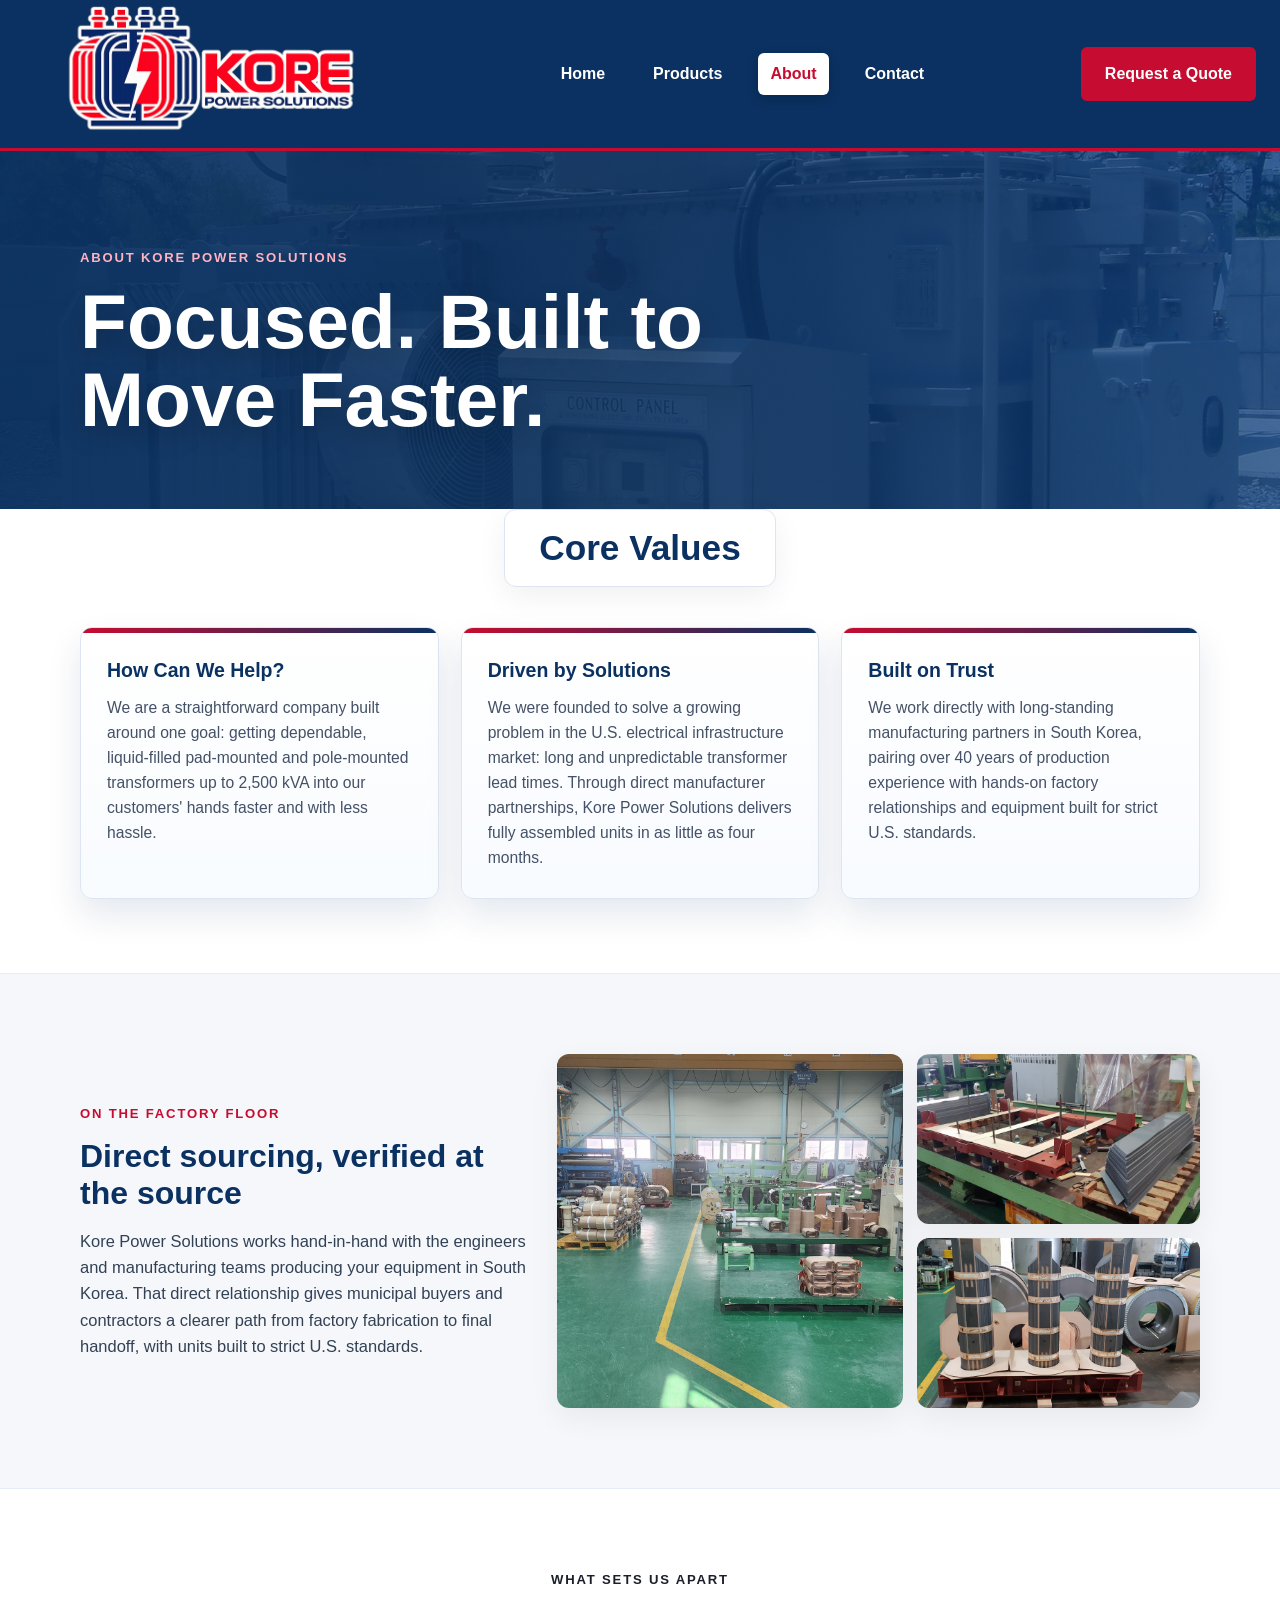
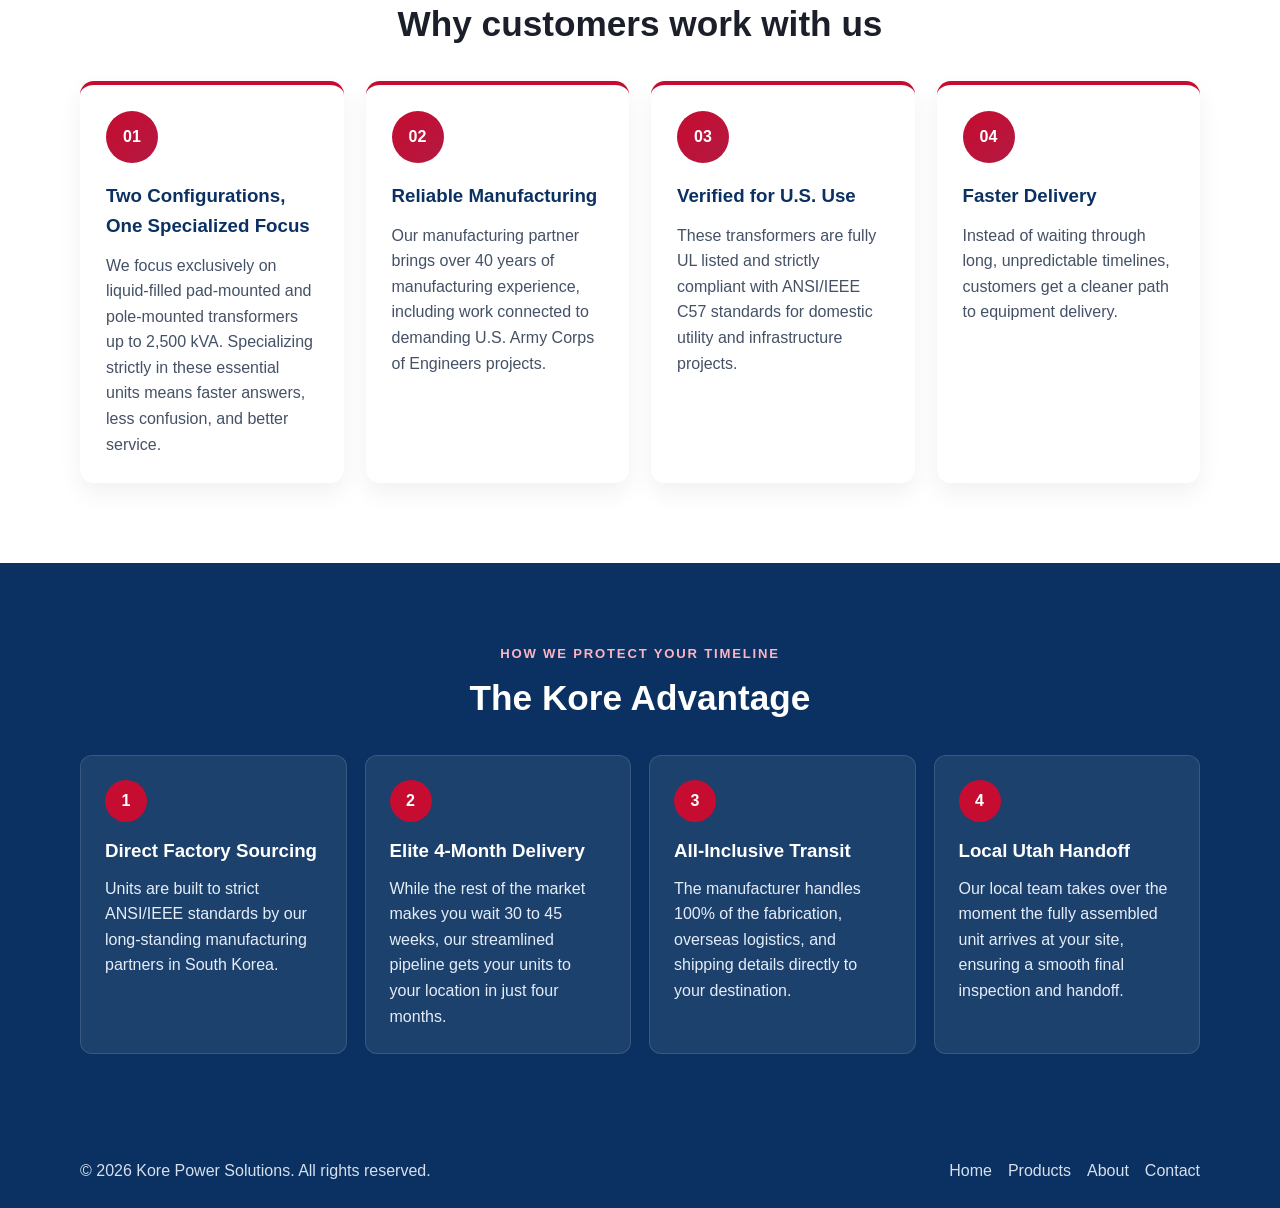
==== commit bf7db92d: "Text edit and added photos" ====
--- a/about.html
+++ b/about.html
@@ -40,66 +40,40 @@
                 <div class="values-grid">
                     <div class="value-card">
                         <h3>How Can We Help?</h3>
-                        <p>We are a straightforward company built around one goal: getting dependable, pad-mounted transformers into customers' hands faster and with less hassle.</p>
+                        <p>We are a straightforward company built around one goal: getting dependable, liquid-filled pad-mounted and pole-mounted transformers up to 2,500 kVA into our customers' hands faster and with less hassle.</p>
                     </div>
 
                     <div class="value-card">
                         <h3>Driven by Solutions</h3>
-                        <p>We were founded to solve a growing problem in the U.S. electrical infrastructure market: long and unpredictable transformer lead times. Typical industry lead times are 30-45 weeks. Kore Power Solutions delivers in as little as four months.</p>
+                        <p>We were founded to solve a growing problem in the U.S. electrical infrastructure market: long and unpredictable transformer lead times. Through direct manufacturer partnerships, Kore Power Solutions delivers fully assembled units in as little as four months.</p>
                     </div>
 
                     <div class="value-card">
                         <h3>Built on Trust</h3>
-                        <p>We are actively building relationships with utilities, contractors, developers, and other buyers who need dependable equipment without the usual delays, backed by over 40 years of manufacturing experience, including work connected to the U.S. Army Corps of Engineers.</p>
+                        <p>We work directly with long-standing manufacturing partners in South Korea, pairing over 40 years of production experience with hands-on factory relationships and equipment built for strict U.S. standards.</p>
                     </div>
                 </div>
             </div>
         </section>
 
-        
-
-        <section class="section section-light">
-            <div class="container">
-                <div class="about-intro-grid">
-                    <div class="about-intro-card">
-                        <p class="eyebrow">Who we are</p>
-                        <h2>A focused company with a clear job to do</h2>
-                        <p>
-                            Kore Power Solutions was founded to solve a growing problem in the U.S.
-                            electrical infrastructure market: long and unpredictable transformer lead times.
-                        </p>
-                        <p>
-                            We are a straightforward company built around one goal: getting dependable,
-                            pad-mounted transformers into customers' hands faster and with less hassle.
-                        </p>
-                    </div>
-
-                    <div class="about-highlight-box">
-                        <div class="highlight-item">
-                            <span class="highlight-number">Over 40 years</span>
-                            <span class="highlight-label">of manufacturing experience</span>
-                        </div>
-                        <div class="highlight-item">
-                            <span class="highlight-number">20+</span>
-                            <span class="highlight-label">Units tested by U.S. engineers</span>
-                        </div>
-                        <div class="highlight-item">
-                            <span class="highlight-number">4 months</span>
-                            <span class="highlight-label">Delivery in as little as four months</span>
-                        </div>
-                    </div>
+        <section class="section section-light factory-section">
+            <div class="container factory-grid">
+                <div class="factory-copy">
+                    <p class="eyebrow">On the factory floor</p>
+                    <h2>Direct sourcing, verified at the source</h2>
+                    <p>
+                        Kore Power Solutions works hand-in-hand with the engineers and manufacturing teams
+                        producing your equipment in South Korea. That direct relationship gives municipal
+                        buyers and contractors a clearer path from factory fabrication to final handoff,
+                        with units built to strict U.S. standards.
+                    </p>
                 </div>
 
-                <!--<div class="hero-card">
-                    <h3>Why Kore Power Solutions</h3>
-                    <ul>
-                        <li>Industry-leading availability</li>
-                        <li>Fully assembled units</li>
-                        <li>UL listed for U.S. use</li>
-                        <li>Tested by U.S. engineers</li>
-                        <li>Clear communication</li>
-                    </ul>
-                </div>-->
+                <div class="factory-gallery">
+                    <img src="Images/inside factory.jpg" alt="Transformer manufacturing floor" />
+                    <img src="Images/manufacturing.jpg" alt="Manufacturing team working on transformer equipment" />
+                    <img src="Images/manufacturing2.jpg" alt="Transformer manufacturing process" />
+                </div>
             </div>
         </section>
 
@@ -113,10 +87,9 @@
                 <div class="about-feature-grid">
                     <div class="about-feature-card">
                         <div class="feature-icon">01</div>
-                        <h3>One Product, More Focus</h3>
+                        <h3>Two Configurations, One Specialized Focus</h3>
                         <p>
-                            We focus on medium-voltage pad-mounted transformers, which means faster answers,
-                            less confusion, and better service.
+                            We focus exclusively on liquid-filled pad-mounted and pole-mounted transformers up to 2,500 kVA. Specializing strictly in these essential units means faster answers, less confusion, and better service.
                         </p>
                     </div>
 
@@ -133,8 +106,8 @@
                         <div class="feature-icon">03</div>
                         <h3>Verified for U.S. Use</h3>
                         <p>
-                            These transformers are UL listed for the United States and independently tested
-                            by U.S. engineers.
+                            These transformers are fully UL listed and strictly compliant with ANSI/IEEE C57
+                            standards for domestic utility and infrastructure projects.
                         </p>
                     </div>
 
@@ -150,68 +123,36 @@
             </div>
         </section>
 
-        <div class="Home-images">
-            <div>
-                <img src="Images/Padmountedtransformer1.jpg" alt="Pad-mounted transformer" />
-            </div>
-
-            <div>
-                <img src="Images/PAD 1.png" alt="Pad" />
-            </div>
-
-            <div>
-                <img src="Images/Power Transformer 4.png" alt="Pad-mounted transformer side view" />
-            </div> 
-        </div>
-
         <section class="section section-dark">
             <div class="container">
-                <div class="about-story-grid">
-                    <div class="about-story-text">
-                        <p class="eyebrow">Our story</p>
-                        <h2>Built to solve a real market problem</h2>
-
-                        <p>
-                            Across the U.S., projects are delayed because transformer lead times keep stretching.
-                            Kore Power Solutions was built to bring reliable equipment into the market with greater speed,
-                            better communication, and a simpler buying process.
-                        </p>
-
-                        <p>
-                            We are actively building relationships with utilities, contractors, developers,
-                            and other buyers who need dependable equipment without the usual delays.
-                        </p>
-
-                        <p>
-                            We do not try to be everything. We stay focused, communicate clearly, and give
-                            customers the kind of attention that larger distributors often cannot.
-                        </p>
-                    </div>
+                <div class="section-heading center-heading advantage-heading">
+                    <p class="eyebrow">How we protect your timeline</p>
+                    <h2>The Kore Advantage</h2>
                 </div>
 
                 <div class="about-timeline">
                     <div class="timeline-card">
                         <span class="timeline-step">1</span>
-                        <h3>Manufactured</h3>
-                        <p>Units are produced by an experienced manufacturing partner.</p>
+                        <h3>Direct Factory Sourcing</h3>
+                        <p>Units are built to strict ANSI/IEEE standards by our long-standing manufacturing partners in South Korea.</p>
                     </div>
 
                     <div class="timeline-card">
                         <span class="timeline-step">2</span>
-                        <h3>Shipped to California</h3>
-                        <p>Transformers arrive in the U.S. fully assembled and ready for final logistics.</p>
+                        <h3>Elite 4-Month Delivery</h3>
+                        <p>While the rest of the market makes you wait 30 to 45 weeks, our streamlined pipeline gets your units to your location in just four months.</p>
                     </div>
 
                     <div class="timeline-card">
                         <span class="timeline-step">3</span>
-                        <h3>Managed by Kore</h3>
-                        <p>We coordinate the process from U.S. arrival through final delivery.</p>
+                        <h3>All-Inclusive Transit</h3>
+                        <p>The manufacturer handles 100% of the fabrication, overseas logistics, and shipping details directly to your destination.</p>
                     </div>
 
                     <div class="timeline-card">
                         <span class="timeline-step">4</span>
-                        <h3>Delivered to Site</h3>
-                        <p>Equipment is trucked to the final destination with a simpler handoff.</p>
+                        <h3>Local Utah Handoff</h3>
+                        <p>Our local team takes over the moment the fully assembled unit arrives at your site, ensuring a smooth final inspection and handoff.</p>
                     </div>
                 </div>
             </div>
--- a/styles.css
+++ b/styles.css
@@ -196,10 +196,11 @@
 }
 
 .hero h1 {
-    font-size: clamp(2.65rem, 5vw, 4.35rem);
-    line-height: 1.04;
+    font-size: clamp(2.15rem, 3.6vw, 3.25rem);
+    line-height: 1.12;
+    letter-spacing: -0.025em;
     margin-bottom: 20px;
-    max-width: 780px;
+    max-width: 820px;
     color: var(--white);
     text-shadow: 0 10px 24px rgba(0, 0, 0, 0.22);
 }
@@ -280,6 +281,72 @@
 .section-dark {
     background: var(--primary-blue);
     color: var(--white);
+}
+
+.city-access-section {
+    background: linear-gradient(180deg, #ffffff 0%, #f7faff 100%);
+    border-bottom: 1px solid #e3ebf5;
+    padding-top: 70px;
+    padding-bottom: 74px;
+}
+
+.city-access-heading {
+    max-width: 820px;
+    margin-left: auto;
+    margin-right: auto;
+}
+
+.city-access-heading h2 {
+    color: var(--primary-blue);
+    font-size: clamp(2rem, 4vw, 3rem);
+    line-height: 1.1;
+}
+
+.city-access-heading p:last-child {
+    color: var(--text-body);
+    font-size: 1.14rem;
+    font-weight: 700;
+    margin-top: 10px;
+}
+
+.city-access-contrast {
+    display: grid;
+    grid-template-columns: repeat(2, 1fr);
+    gap: 0;
+    margin-top: 34px;
+    border: 1px solid #dce5f1;
+    border-radius: 12px;
+    overflow: hidden;
+    background: var(--white);
+    box-shadow: var(--shadow-light);
+}
+
+.city-access-contrast > div {
+    padding: 30px;
+}
+
+.city-access-contrast > div:first-child {
+    background: #f5f7fb;
+    border-right: 1px solid #dce5f1;
+}
+
+.city-access-contrast > div:last-child {
+    border-top: 5px solid var(--primary-red);
+}
+
+.city-access-contrast span {
+    display: block;
+    margin-bottom: 14px;
+    color: var(--primary-blue);
+    font-size: 0.8rem;
+    font-weight: 700;
+    letter-spacing: 1.4px;
+    text-transform: uppercase;
+}
+
+.city-access-contrast p {
+    color: var(--text-body);
+    font-size: 1.02rem;
 }
 
 .section-heading {
@@ -414,6 +481,27 @@
     display: grid;
     grid-template-columns: 1.3fr 0.7fr;
     gap: 24px;
+    align-items: start;
+}
+
+.contact-main {
+    display: flex;
+    flex-direction: column;
+    gap: 20px;
+}
+
+.contact-section {
+    background:
+        linear-gradient(180deg, #f7faff 0%, #edf3fa 100%);
+}
+
+.quote-card {
+    background: var(--white);
+    border: 1px solid #dce5f1;
+    border-top: 5px solid var(--primary-red);
+    border-radius: 12px;
+    padding: 32px;
+    box-shadow: 0 18px 40px rgba(10, 49, 97, 0.11);
 }
 
 .quote-form {
@@ -422,6 +510,21 @@
     gap: 18px;
 }
 
+.form-heading {
+    margin-bottom: 4px;
+}
+
+.form-heading h2 {
+    color: var(--primary-blue);
+    font-size: 2rem;
+    line-height: 1.15;
+    margin-bottom: 8px;
+}
+
+.form-heading p:last-child {
+    color: var(--text-body);
+}
+
 .form-row {
     display: grid;
     grid-template-columns: repeat(2, 1fr);
@@ -437,6 +540,7 @@
     font-weight: 700;
     margin-bottom: 8px;
     color: var(--primary-blue);
+    font-size: 0.94rem;
 }
 
 .form-group input,
@@ -447,7 +551,8 @@
     border-radius: 6px;
     font-size: 1rem;
     font-family: inherit;
-    background: var(--white);
+    background: #fbfdff;
+    transition: border-color 0.2s ease, box-shadow 0.2s ease, background 0.2s ease;
 }
 
 .form-group input:focus,
@@ -455,6 +560,12 @@
     outline: none;
     border-color: var(--secondary-blue);
     box-shadow: 0 0 0 3px rgba(0, 52, 120, 0.12);
+    background: var(--white);
+}
+
+.form-group input::placeholder,
+.form-group textarea::placeholder {
+    color: #7a8798;
 }
 
 .contact-info {
@@ -463,6 +574,34 @@
     gap: 20px;
 }
 
+.contact-sidebar .card {
+    border: 1px solid #dce5f1;
+    box-shadow: 0 14px 32px rgba(10, 49, 97, 0.09);
+}
+
+.contact-sidebar .card h3 {
+    font-size: 1.12rem;
+}
+
+.contact-sidebar .card p,
+.contact-sidebar .card li {
+    font-size: 0.96rem;
+}
+
+.direct-contact-card {
+    border: 1px solid #dce5f1;
+    box-shadow: 0 12px 28px rgba(10, 49, 97, 0.08);
+}
+
+.direct-contact-card h3 {
+    font-size: 1.12rem;
+}
+
+.direct-contact-card a {
+    color: var(--secondary-blue);
+    font-weight: 600;
+}
+
 .contact-info a {
     color: var(--secondary-blue);
     font-weight: 600;
@@ -470,6 +609,33 @@
 
 .callout {
     border-left: 5px solid var(--primary-red);
+}
+
+.commitment-card {
+    background: var(--primary-blue);
+    color: var(--white);
+    border-left-color: var(--primary-red);
+}
+
+.commitment-card h3,
+.commitment-card p {
+    color: var(--white);
+}
+
+.message-card {
+    background: #fff8fa;
+}
+
+.message-card .list {
+    padding-left: 18px;
+}
+
+.message-card li {
+    margin-bottom: 12px;
+}
+
+.message-card li:last-child {
+    margin-bottom: 0;
 }
 
 .site-footer {
@@ -511,11 +677,12 @@
     .process {
         grid-template-columns: repeat(2, 1fr);
     }
+
 }
 
 @media (max-width: 700px) {
     .hero h1 {
-        font-size: 2.2rem;
+        font-size: 2rem;
     }
 
     .nav {
@@ -535,9 +702,19 @@
     }
 
     .form-row,
+    .city-access-contrast,
     .grid-5,
     .process {
         grid-template-columns: 1fr;
+    }
+
+    .city-access-contrast > div {
+        padding: 22px;
+    }
+
+    .city-access-contrast > div:first-child {
+        border-right: none;
+        border-bottom: 1px solid #dce5f1;
     }
 
     .section-heading h2 {
@@ -722,6 +899,48 @@
     align-items: stretch;
 }
 
+.factory-section {
+    border-bottom: 1px solid #e4ebf4;
+}
+
+.factory-grid {
+    display: grid;
+    grid-template-columns: 0.82fr 1.18fr;
+    gap: 30px;
+    align-items: center;
+}
+
+.factory-copy h2 {
+    color: var(--primary-blue);
+    font-size: 2rem;
+    line-height: 1.15;
+    margin-bottom: 16px;
+}
+
+.factory-copy p:last-child {
+    color: var(--text-muted);
+    font-size: 1.03rem;
+}
+
+.factory-gallery {
+    display: grid;
+    grid-template-columns: 1.1fr 0.9fr;
+    grid-template-rows: repeat(2, 170px);
+    gap: 14px;
+}
+
+.factory-gallery img {
+    width: 100%;
+    height: 100%;
+    object-fit: cover;
+    border-radius: 12px;
+    box-shadow: var(--shadow-medium);
+}
+
+.factory-gallery img:first-child {
+    grid-row: 1 / 3;
+}
+
 .about-intro-card {
     background: linear-gradient(180deg, #ffffff 0%, #f8fbff 100%);
     border-radius: 14px;
@@ -903,6 +1122,20 @@
 
 .timeline-card p {
     color: #e5edf8;
+}
+
+.advantage-heading {
+    max-width: 760px;
+    margin-left: auto;
+    margin-right: auto;
+}
+
+.advantage-heading h2 {
+    color: var(--white);
+}
+
+.advantage-heading .eyebrow {
+    color: #ffb3c0;
 }
 
 .about-values-section {
@@ -1000,6 +1233,7 @@
 
 @media (max-width: 1024px) {
     .about-intro-grid,
+    .factory-grid,
     .about-story-grid,
     .about-feature-grid,
     .about-timeline,
@@ -1022,7 +1256,8 @@
     }
 
     .hero h1 {
-        font-size: 2.35rem;
+        font-size: 2rem;
+        line-height: 1.16;
     }
 
     .page-hero {
@@ -1036,6 +1271,7 @@
     }
 
     .about-intro-grid,
+    .factory-grid,
     .about-story-grid,
     .about-feature-grid,
     .about-timeline,
@@ -1043,6 +1279,17 @@
         grid-template-columns: 1fr;
     }
 
+    .factory-gallery {
+        grid-template-columns: 1fr;
+        grid-template-rows: none;
+    }
+
+    .factory-gallery img,
+    .factory-gallery img:first-child {
+        grid-row: auto;
+        height: 220px;
+    }
+
     .about-values-section {
         margin-top: -30px;
         padding-bottom: 58px;
@@ -1066,7 +1313,8 @@
     .about-story-panel,
     .about-feature-card,
     .timeline-card,
-    .value-card {
+    .value-card,
+    .quote-card {
         padding: 22px;
     }
 
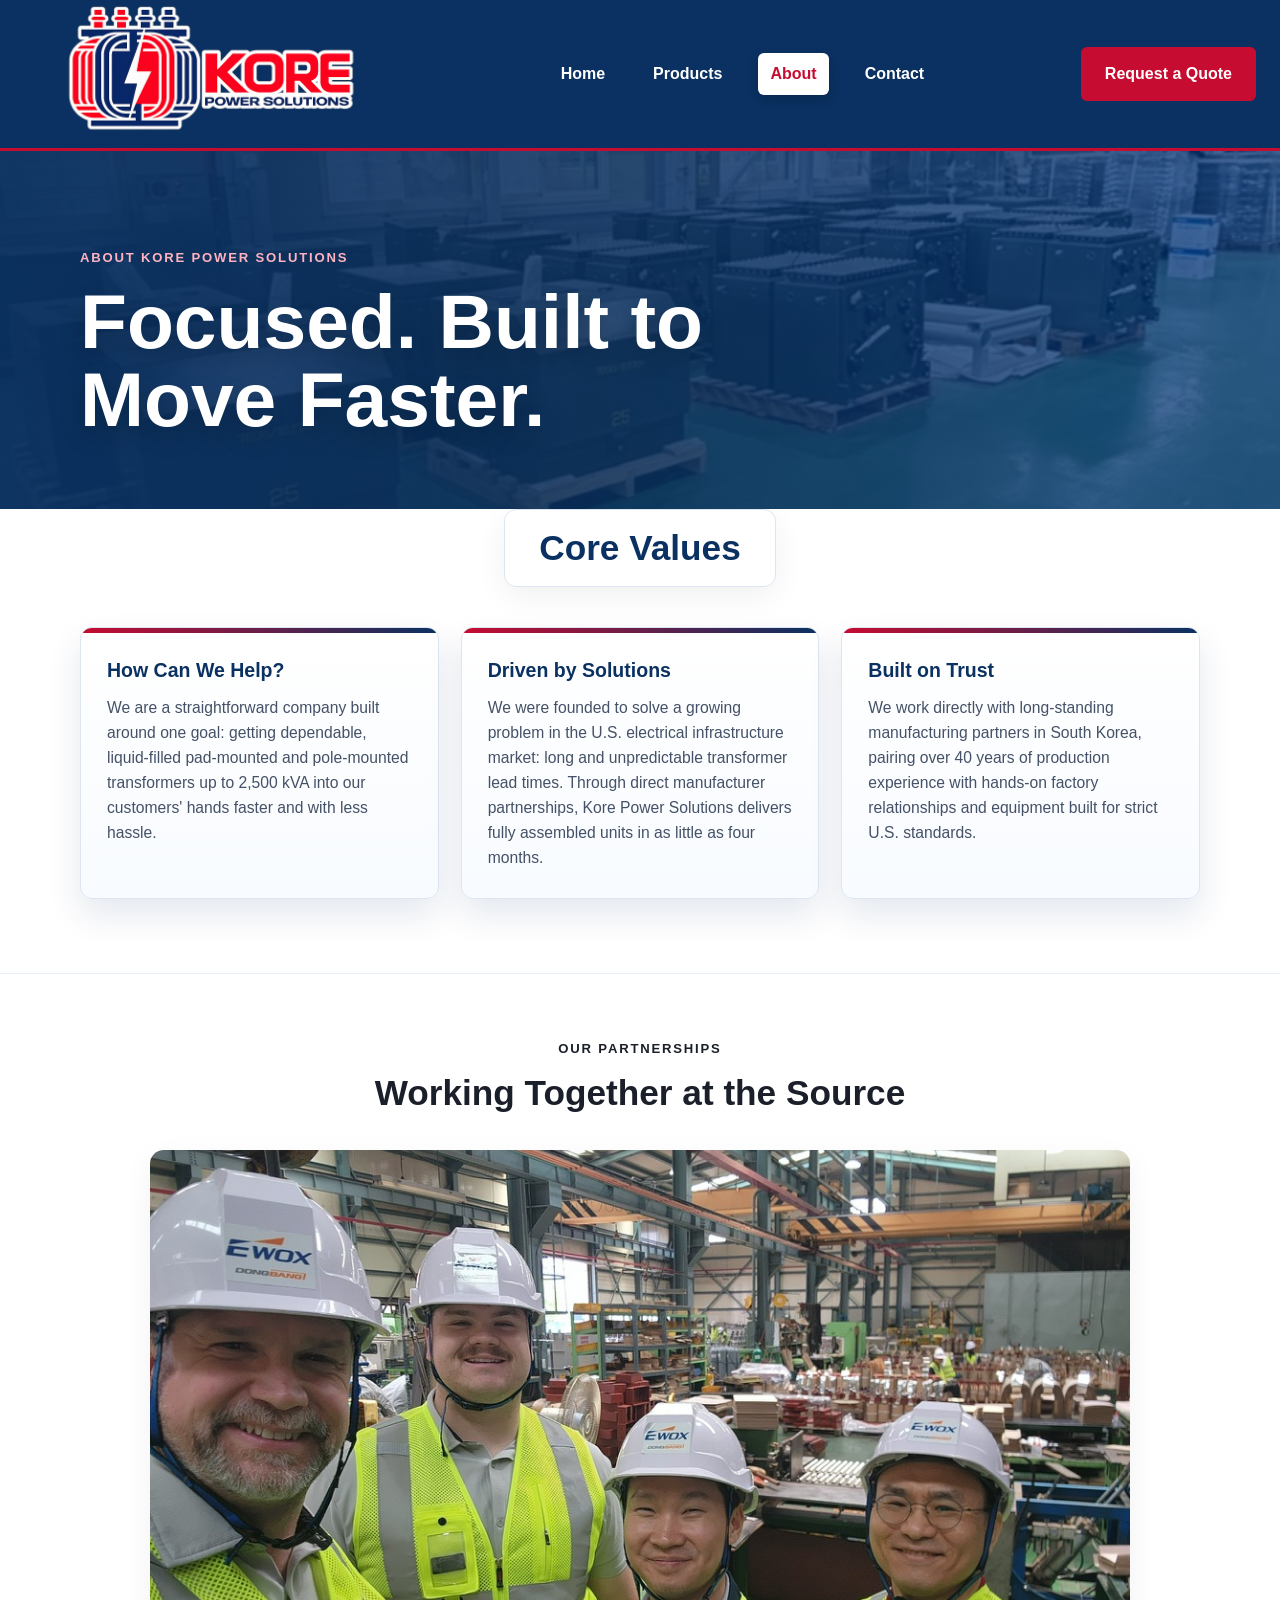
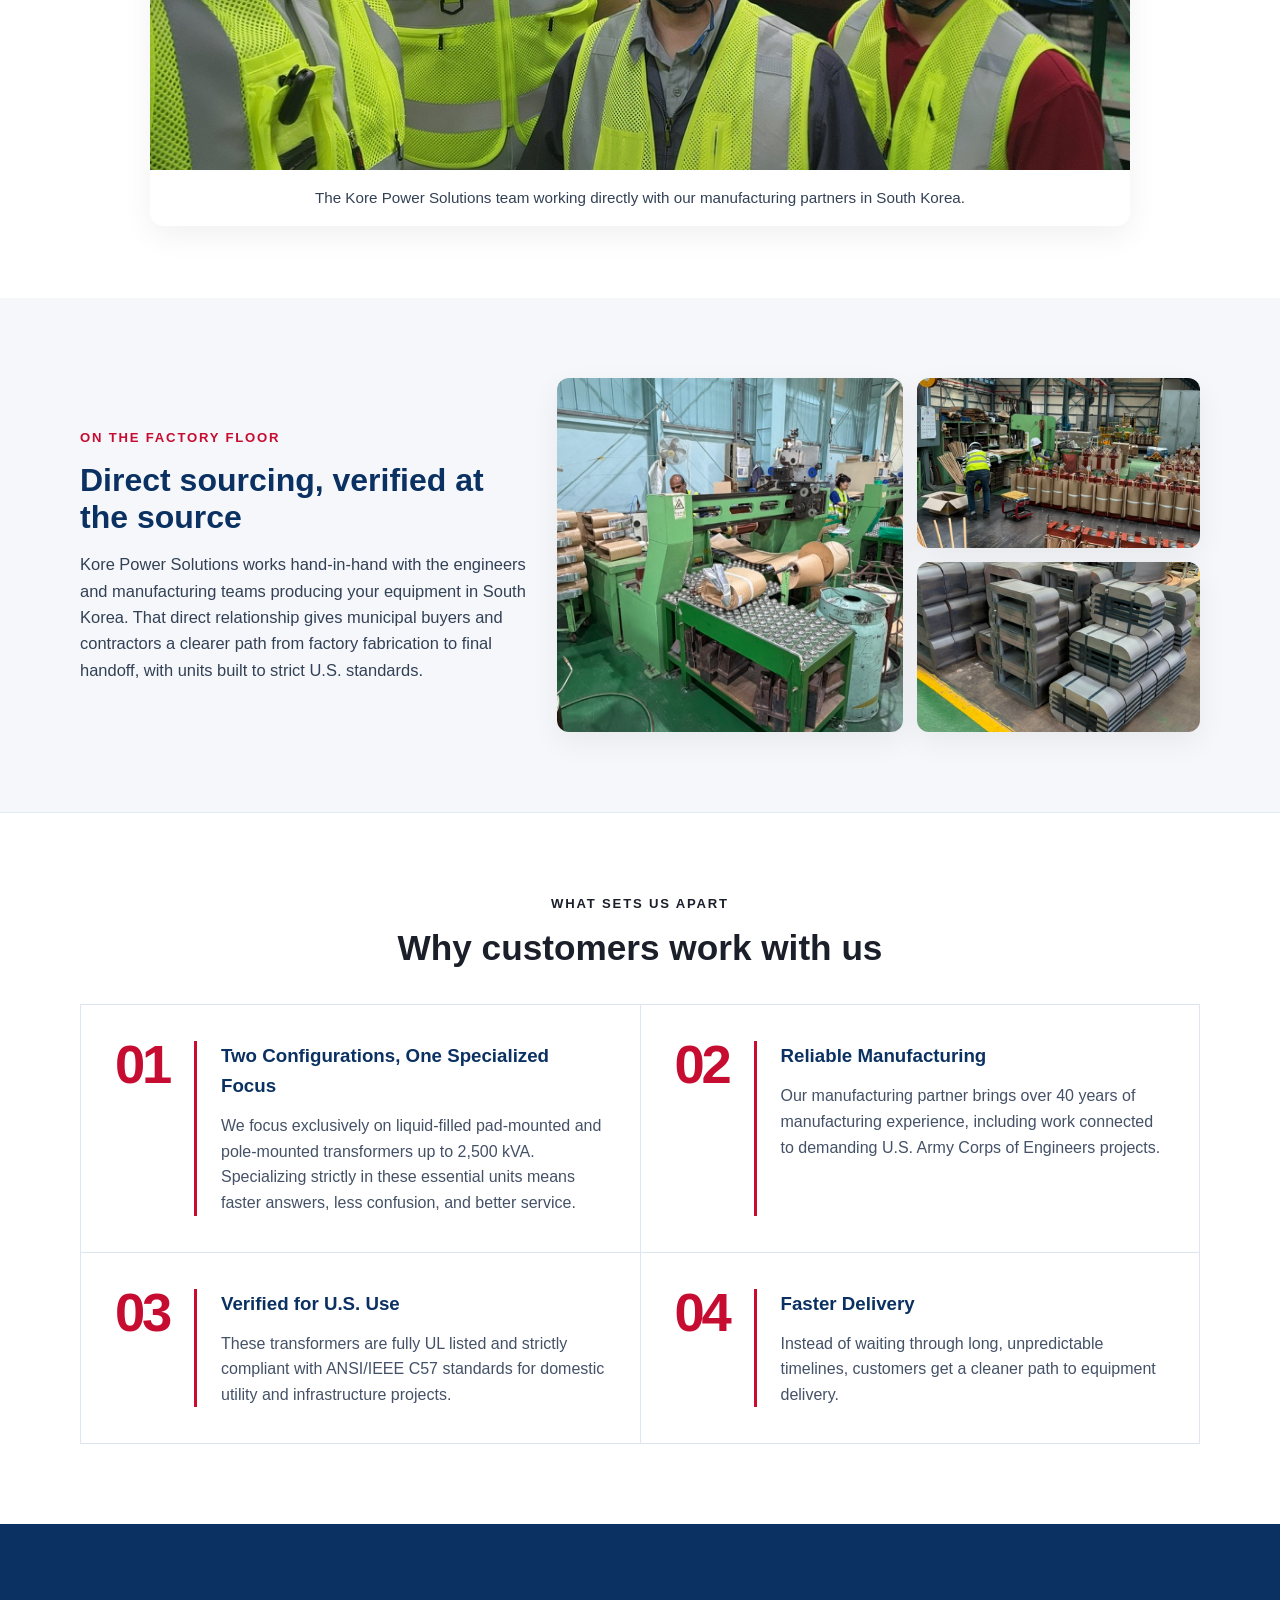
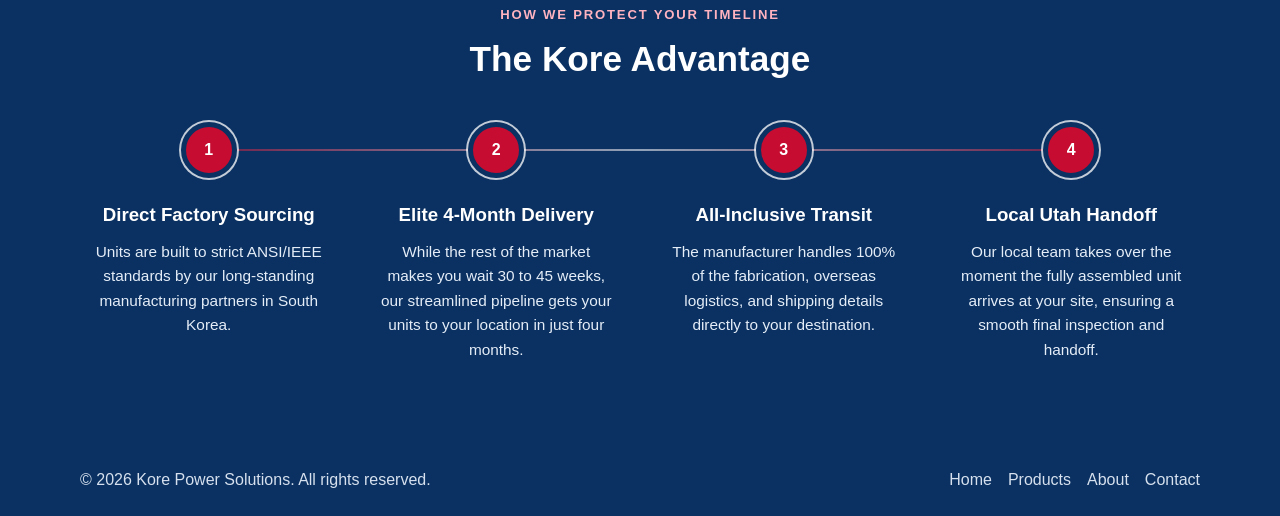
==== commit 829fa2f7: "added the new images and favicon" ====
--- a/about.html
+++ b/about.html
@@ -4,6 +4,7 @@
     <meta charset="UTF-8" />
     <meta name="viewport" content="width=device-width, initial-scale=1.0" />
     <title>Kore Power Solutions | About</title>
+    <link rel="icon" type="image/png" href="Images/favicon-larger.png" />
     <link rel="stylesheet" href="styles.css" />
 </head>
 <body>
@@ -56,6 +57,22 @@
             </div>
         </section>
 
+        <section class="section section-white team-section">
+            <div class="container">
+                <div class="section-heading center-heading">
+                    <p class="eyebrow">Our partnerships</p>
+                    <h2>Working Together at the Source</h2>
+                </div>
+
+                <figure class="team-photo">
+                    <img src="Images/korepowerteam.jpeg" alt="Kore Power Solutions team with manufacturing partners on the factory floor" />
+                    <figcaption>
+                        The Kore Power Solutions team working directly with our manufacturing partners in South Korea.
+                    </figcaption>
+                </figure>
+            </div>
+        </section>
+
         <section class="section section-light factory-section">
             <div class="container factory-grid">
                 <div class="factory-copy">
@@ -70,9 +87,9 @@
                 </div>
 
                 <div class="factory-gallery">
-                    <img src="Images/inside factory.jpg" alt="Transformer manufacturing floor" />
-                    <img src="Images/manufacturing.jpg" alt="Manufacturing team working on transformer equipment" />
-                    <img src="Images/manufacturing2.jpg" alt="Transformer manufacturing process" />
+                    <img src="Images/factory1.jpeg" alt="Transformer components being produced on the factory floor" />
+                    <img src="Images/factory5.jpeg" alt="Transformer coils in the manufacturing facility" />
+                    <img src="Images/factory7.jpeg" alt="Transformer assembly work inside the factory" />
                 </div>
             </div>
         </section>
--- a/styles.css
+++ b/styles.css
@@ -159,7 +159,7 @@
 .hero {
     background:
         linear-gradient(90deg, rgba(10, 49, 97, 0.96) 0%, rgba(10, 49, 97, 0.88) 48%, rgba(0, 52, 120, 0.74) 100%),
-        url("Images/outdoorInstall.JPG") center right / cover;
+        url("Images/transformersinfactory.jpeg") center 58% / cover;
     color: var(--white);
     padding: 96px 0 92px;
     position: relative;
@@ -728,12 +728,16 @@
 
 .slideshow {
     position: relative;
-    max-width: 900px;
-    margin: 0 auto;
-    border-radius: 14px;
+    width: 100%;
     overflow: hidden;
-    box-shadow: var(--shadow-medium);
-    background: #e9eef5;
+    background: #071b35;
+}
+
+.product-slideshow-section {
+    width: 100%;
+    margin: 0;
+    padding: 0;
+    overflow: hidden;
 }
 
 .slides {
@@ -743,8 +747,9 @@
 
 .slides img {
     width: 100%;
-    height: 500px;
-    object-fit: cover;
+    height: clamp(620px, 78vh, 920px);
+    object-fit: contain;
+    object-position: center;
     display: block;
 }
 
@@ -816,7 +821,7 @@
 
 @media (max-width: 700px) {
     .slides img {
-        height: 280px;
+        height: clamp(460px, 72vh, 680px);
     }
 
     .slide-btn {
@@ -838,7 +843,7 @@
 .page-hero {
     background:
         linear-gradient(90deg, rgba(10, 49, 97, 0.96) 0%, rgba(10, 49, 97, 0.86) 46%, rgba(0, 52, 120, 0.72) 100%),
-        url("Images/outdoorInstall.JPG") center right / cover;
+        url("Images/transformersinfactory.jpeg") center center / cover;
     color: var(--white);
     min-height: 360px;
     padding: 96px 0 112px;
@@ -903,6 +908,35 @@
     border-bottom: 1px solid #e4ebf4;
 }
 
+.team-section {
+    padding-top: 64px;
+    padding-bottom: 72px;
+}
+
+.team-photo {
+    max-width: 980px;
+    margin: 0 auto;
+    overflow: hidden;
+    background: var(--white);
+    border-radius: 14px;
+    box-shadow: var(--shadow-medium);
+}
+
+.team-photo img {
+    display: block;
+    width: 100%;
+    max-height: 620px;
+    object-fit: cover;
+    object-position: center;
+}
+
+.team-photo figcaption {
+    padding: 16px 22px;
+    color: var(--text-muted);
+    font-size: 0.95rem;
+    text-align: center;
+}
+
 .factory-grid {
     display: grid;
     grid-template-columns: 0.82fr 1.18fr;
@@ -999,43 +1033,46 @@
 
 .about-feature-grid {
     display: grid;
-    grid-template-columns: repeat(4, 1fr);
-    gap: 22px;
+    grid-template-columns: repeat(2, 1fr);
+    gap: 0;
+    border-top: 1px solid #dce5f1;
+    border-left: 1px solid #dce5f1;
 }
 
 .about-feature-card {
-    background: var(--white);
-    border-radius: 14px;
-    padding: 26px;
-    box-shadow: var(--shadow-light);
-    border-top: 4px solid var(--primary-red);
-    transition: transform 0.2s ease, box-shadow 0.2s ease;
+    display: grid;
+    grid-template-columns: 82px 1fr;
+    grid-template-rows: auto 1fr;
+    column-gap: 24px;
+    background: transparent;
+    padding: 36px 34px;
+    border-right: 1px solid #dce5f1;
+    border-bottom: 1px solid #dce5f1;
+    transition: background 0.2s ease;
 }
 
 .about-feature-card:hover {
-    transform: translateY(-4px);
-    box-shadow: 0 14px 30px rgba(0, 0, 0, 0.08);
+    background: #f7faff;
 }
 
 .feature-icon {
-    width: 52px;
-    height: 52px;
-    border-radius: 50%;
-    background: linear-gradient(135deg, var(--primary-red), var(--accent-red));
-    color: var(--white);
-    display: flex;
-    align-items: center;
-    justify-content: center;
-    font-weight: 700;
-    margin-bottom: 18px;
+    grid-row: 1 / 3;
+    color: var(--primary-red);
+    font-size: 3.4rem;
+    line-height: 0.9;
+    font-weight: 800;
+    letter-spacing: -0.06em;
+    border-right: 3px solid var(--primary-red);
 }
 
 .about-feature-card h3 {
+    grid-column: 2;
     margin-bottom: 12px;
     color: var(--primary-blue);
 }
 
 .about-feature-card p {
+    grid-column: 2;
     color: var(--text-body);
 }
 
@@ -1088,31 +1125,44 @@
 }
 
 .about-timeline {
+    position: relative;
     display: grid;
     grid-template-columns: repeat(4, 1fr);
-    gap: 18px;
-    margin-top: 26px;
+    gap: 30px;
+    margin-top: 42px;
+}
+
+.about-timeline::before {
+    content: "";
+    position: absolute;
+    top: 27px;
+    left: 10%;
+    right: 10%;
+    height: 2px;
+    background: linear-gradient(90deg, var(--primary-red), #ffffff, var(--primary-red));
+    opacity: 0.55;
 }
 
 .timeline-card {
-    background: rgba(255, 255, 255, 0.08);
-    border-radius: 12px;
-    padding: 24px;
-    border: 1px solid rgba(255, 255, 255, 0.12);
-    text-align: left;
+    position: relative;
+    z-index: 1;
+    padding: 0 12px;
+    text-align: center;
 }
 
 .timeline-step {
     display: inline-flex;
     align-items: center;
     justify-content: center;
-    width: 42px;
-    height: 42px;
+    width: 56px;
+    height: 56px;
     border-radius: 50%;
     background: var(--primary-red);
     color: var(--white);
     font-weight: 700;
-    margin-bottom: 14px;
+    border: 5px solid var(--primary-blue);
+    box-shadow: 0 0 0 2px rgba(255, 255, 255, 0.75);
+    margin-bottom: 22px;
 }
 
 .timeline-card h3 {
@@ -1122,6 +1172,7 @@
 
 .timeline-card p {
     color: #e5edf8;
+    font-size: 0.96rem;
 }
 
 .advantage-heading {
@@ -1232,6 +1283,16 @@
 }
 
 @media (max-width: 1024px) {
+    .about-timeline::before {
+        display: none;
+    }
+
+    .timeline-card {
+        padding: 24px 18px;
+        border: 1px solid rgba(255, 255, 255, 0.14);
+        border-radius: 12px;
+    }
+
     .about-intro-grid,
     .factory-grid,
     .about-story-grid,
@@ -1318,6 +1379,15 @@
         padding: 22px;
     }
 
+    .about-feature-card {
+        grid-template-columns: 58px 1fr;
+        column-gap: 16px;
+    }
+
+    .feature-icon {
+        font-size: 2.6rem;
+    }
+
     .about-intro-card h2,
     .about-story-text h2 {
         font-size: 1.7rem;
